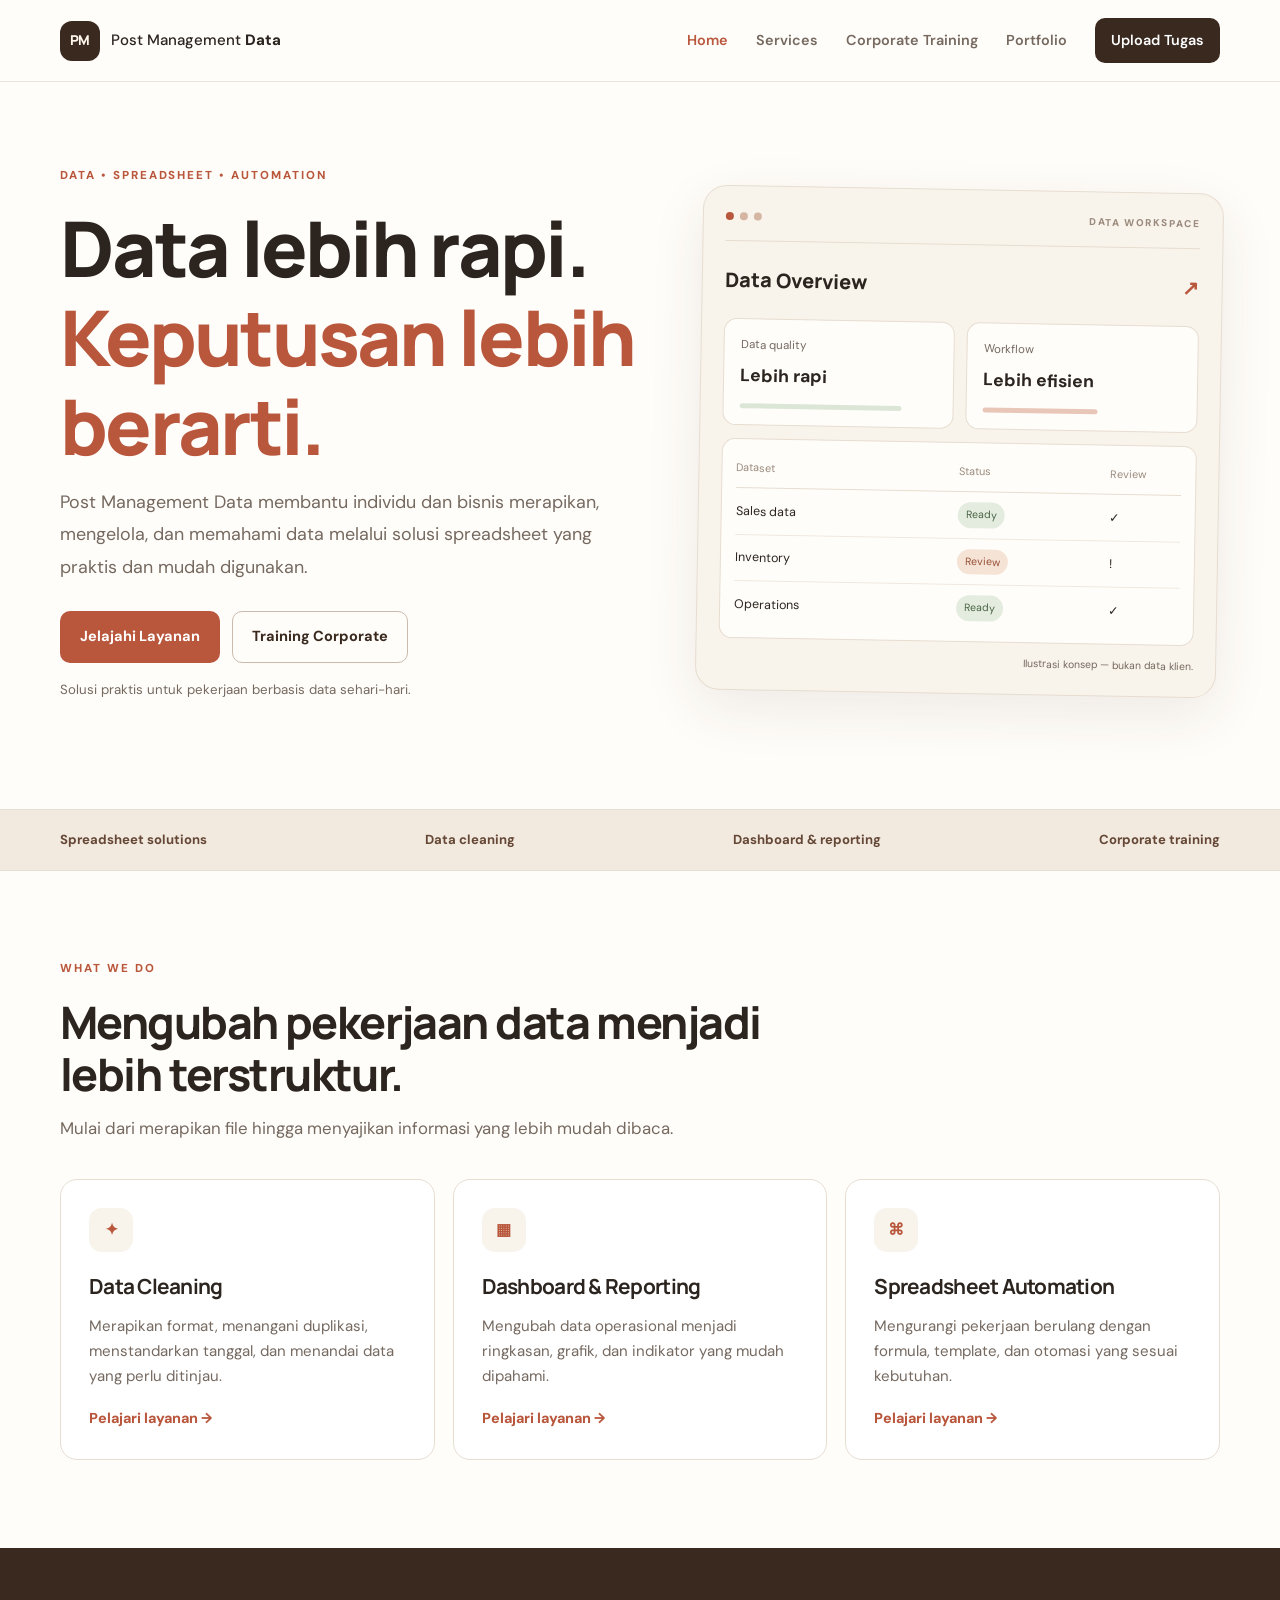
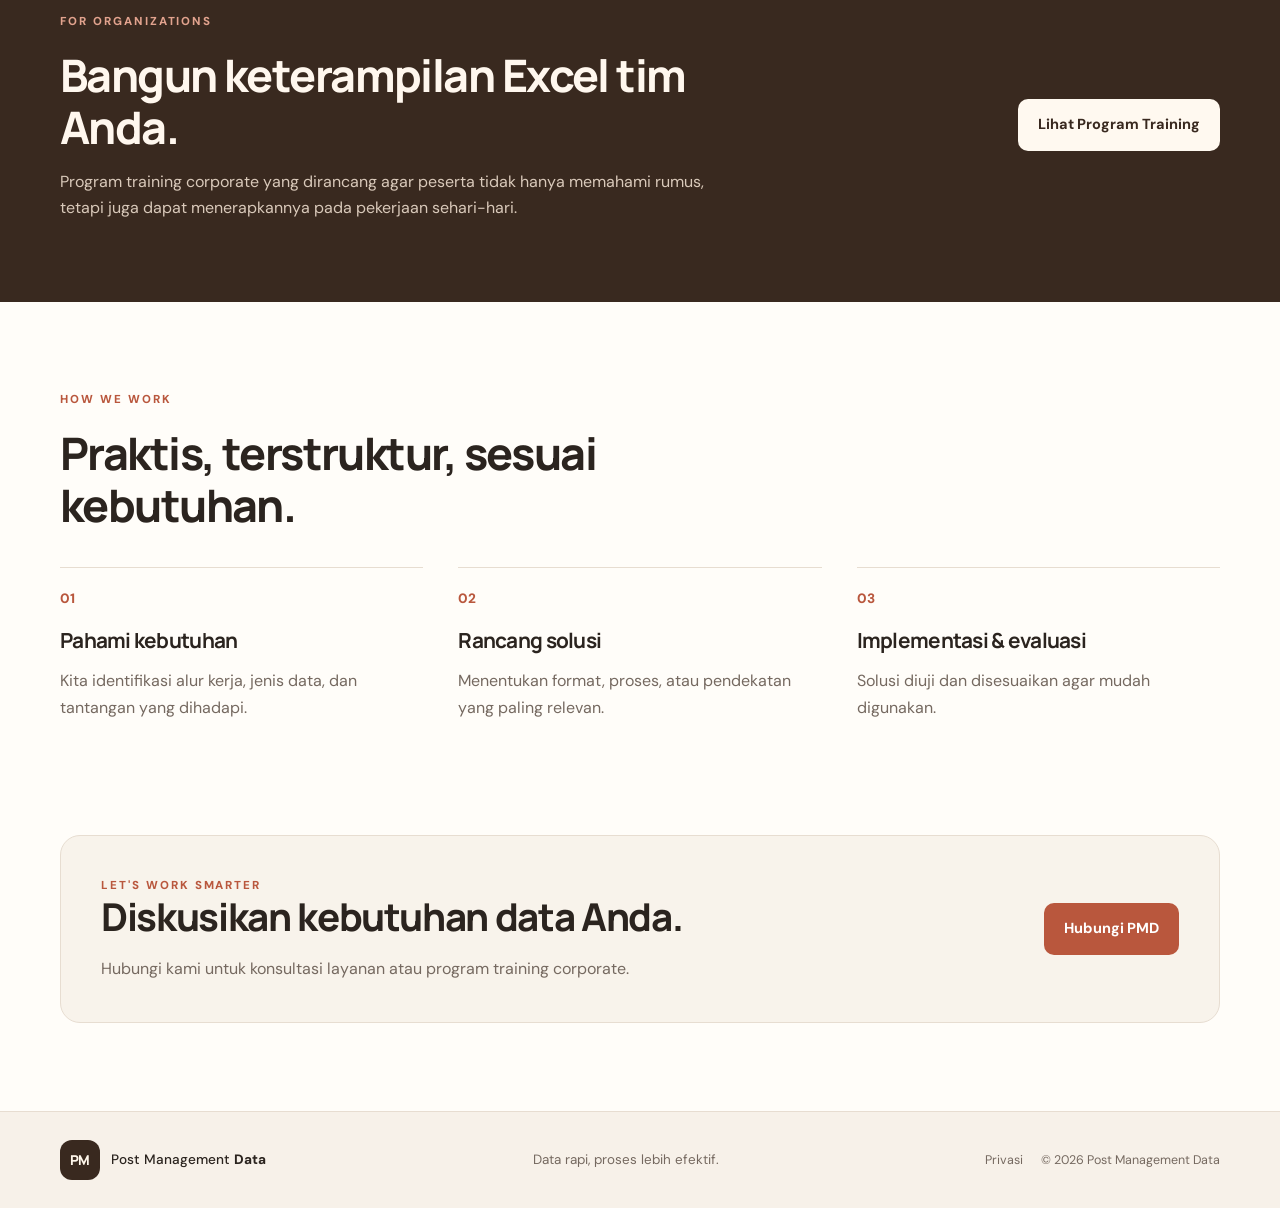
==== index.html @ da55d626 "Upload website Post Management Data" ====
<!DOCTYPE html>
<html lang="id">
<head>
  <meta charset="UTF-8">
  <meta name="viewport" content="width=device-width, initial-scale=1.0">
  <meta name="description" content="Post Management Data membantu bisnis mengelola data melalui data cleaning, spreadsheet automation, dashboard, dan training Excel corporate.">
  <title>Post Management Data | Kelola Data dengan Lebih Baik</title>
  <link rel="stylesheet" href="assets/css/style.css">
  <script src="assets/js/main.js" defer></script>
</head>
<body>
  <header class="site-header">
    <a class="brand" href="index.html"><span class="brand-mark">PM</span><span>Post Management <b>Data</b></span></a>
    <button class="menu-toggle" aria-label="Buka menu" aria-expanded="false">☰</button>
    <nav class="site-nav">
      <a class="active" href="index.html">Home</a>
      <a href="services.html">Services</a>
      <a href="training.html">Corporate Training</a>
      <a href="portfolio.html">Portfolio</a>
      <a class="nav-cta" href="upload.html">Upload Tugas</a>
    </nav>
  </header>
  <main>
    <section class="hero section-wrap">
      <div class="hero-copy">
        <p class="eyebrow">DATA • SPREADSHEET • AUTOMATION</p>
        <h1>Data lebih rapi.<br><span>Keputusan lebih berarti.</span></h1>
        <p class="lead">Post Management Data membantu individu dan bisnis merapikan, mengelola, dan memahami data melalui solusi spreadsheet yang praktis dan mudah digunakan.</p>
        <div class="button-row">
          <a class="button button-primary" href="services.html">Jelajahi Layanan</a>
          <a class="button button-outline" href="training.html">Training Corporate</a>
        </div>
        <p class="microcopy">Solusi praktis untuk pekerjaan berbasis data sehari-hari.</p>
      </div>
      <div class="hero-visual" aria-label="Ilustrasi data dan spreadsheet">
        <div class="visual-top"><span class="dot"></span><span class="dot"></span><span class="dot"></span><span class="visual-label">DATA WORKSPACE</span></div>
        <div class="visual-title">Data Overview <span>↗</span></div>
        <div class="metric-grid">
          <div class="metric-card"><small>Data quality</small><strong>Lebih rapi</strong><span class="metric-line"></span></div>
          <div class="metric-card"><small>Workflow</small><strong>Lebih efisien</strong><span class="metric-line short"></span></div>
        </div>
        <div class="sheet-card">
          <div class="sheet-head"><span>Dataset</span><span>Status</span><span>Review</span></div>
          <div class="sheet-row"><span>Sales data</span><i class="status status-ok">Ready</i><span>✓</span></div>
          <div class="sheet-row"><span>Inventory</span><i class="status status-warn">Review</i><span>!</span></div>
          <div class="sheet-row"><span>Operations</span><i class="status status-ok">Ready</i><span>✓</span></div>
        </div>
        <p class="visual-foot">Ilustrasi konsep — bukan data klien.</p>
      </div>
    </section>

    <section class="trust-strip">
      <div class="section-wrap strip-inner"><span>Spreadsheet solutions</span><span>Data cleaning</span><span>Dashboard & reporting</span><span>Corporate training</span></div>
    </section>

    <section class="section-wrap section-pad">
      <div class="section-heading">
        <p class="eyebrow">WHAT WE DO</p>
        <h2>Mengubah pekerjaan data menjadi lebih terstruktur.</h2>
        <p>Mulai dari merapikan file hingga menyajikan informasi yang lebih mudah dibaca.</p>
      </div>
      <div class="card-grid three">
        <article class="service-card"><div class="card-icon">✦</div><h3>Data Cleaning</h3><p>Merapikan format, menangani duplikasi, menstandarkan tanggal, dan menandai data yang perlu ditinjau.</p><a class="text-link" href="services.html#data-cleaning">Pelajari layanan →</a></article>
        <article class="service-card"><div class="card-icon">▦</div><h3>Dashboard & Reporting</h3><p>Mengubah data operasional menjadi ringkasan, grafik, dan indikator yang mudah dipahami.</p><a class="text-link" href="services.html#dashboard">Pelajari layanan →</a></article>
        <article class="service-card"><div class="card-icon">⌘</div><h3>Spreadsheet Automation</h3><p>Mengurangi pekerjaan berulang dengan formula, template, dan otomasi yang sesuai kebutuhan.</p><a class="text-link" href="services.html#automation">Pelajari layanan →</a></article>
      </div>
    </section>

    <section class="feature-band">
      <div class="section-wrap feature-inner">
        <div><p class="eyebrow">FOR ORGANIZATIONS</p><h2>Bangun keterampilan Excel tim Anda.</h2><p>Program training corporate yang dirancang agar peserta tidak hanya memahami rumus, tetapi juga dapat menerapkannya pada pekerjaan sehari-hari.</p></div>
        <a class="button button-light" href="training.html">Lihat Program Training</a>
      </div>
    </section>

    <section class="section-wrap section-pad">
      <div class="section-heading">
        <p class="eyebrow">HOW WE WORK</p><h2>Praktis, terstruktur, sesuai kebutuhan.</h2>
      </div>
      <div class="steps-grid">
        <div class="step"><span>01</span><h3>Pahami kebutuhan</h3><p>Kita identifikasi alur kerja, jenis data, dan tantangan yang dihadapi.</p></div>
        <div class="step"><span>02</span><h3>Rancang solusi</h3><p>Menentukan format, proses, atau pendekatan yang paling relevan.</p></div>
        <div class="step"><span>03</span><h3>Implementasi & evaluasi</h3><p>Solusi diuji dan disesuaikan agar mudah digunakan.</p></div>
      </div>
    </section>

    <section class="section-wrap cta-panel">
      <div><p class="eyebrow">LET'S WORK SMARTER</p><h2>Diskusikan kebutuhan data Anda.</h2><p>Hubungi kami untuk konsultasi layanan atau program training corporate.</p></div>
      <a class="button button-primary" href="contact.html">Hubungi PMD</a>
    </section>
  </main>
  <footer class="site-footer"><div class="section-wrap footer-inner"><a class="brand footer-brand" href="index.html"><span class="brand-mark">PM</span><span>Post Management <b>Data</b></span></a><p>Data rapi, proses lebih efektif.</p><div><a href="privacy.html">Privasi</a><span>© <span data-year></span> Post Management Data</span></div></div></footer>
</body>
</html>
---- assets/css/style.css ----
@import url('https://fonts.googleapis.com/css2?family=DM+Sans:wght@400;500;600;700&family=Manrope:wght@400;500;600;700;800&display=swap');
:root{--ink:#2b241f;--muted:#756960;--cream:#f8f3eb;--paper:#fffdf9;--brown:#654735;--brown-dark:#39291f;--rust:#b9573d;--line:#e7ddd1;--sage:#dce6d7;--shadow:0 18px 55px rgba(61,42,29,.09)}
*{box-sizing:border-box}html{scroll-behavior:smooth}body{margin:0;background:var(--paper);color:var(--ink);font-family:'DM Sans',sans-serif;line-height:1.65}h1,h2,h3{font-family:Manrope,sans-serif;line-height:1.16;letter-spacing:-.035em;margin:0 0 16px}h1{font-size:clamp(2.7rem,6vw,5.1rem);font-weight:800}h2{font-size:clamp(2rem,3.5vw,3.1rem);font-weight:750}h3{font-size:1.3rem}p{margin:0 0 16px;color:var(--muted)}a{color:inherit;text-decoration:none}.section-wrap{width:min(1160px,calc(100% - 44px));margin-inline:auto}.section-pad{padding-block:88px}.site-header{height:82px;display:flex;align-items:center;justify-content:space-between;padding:0 max(22px,calc((100vw - 1160px)/2));background:rgba(255,253,249,.94);border-bottom:1px solid rgba(231,221,209,.8);position:sticky;top:0;z-index:10;backdrop-filter:blur(14px)}.brand{display:inline-flex;align-items:center;gap:11px;font-size:.94rem;font-weight:500;white-space:nowrap}.brand b{font-weight:800}.brand-mark{display:grid;place-items:center;width:40px;height:40px;background:var(--brown-dark);color:#fff7eb;font-family:Manrope,sans-serif;font-weight:800;font-size:.85rem;border-radius:12px;letter-spacing:-.05em}.site-nav{display:flex;align-items:center;gap:28px;font-size:.9rem;font-weight:600}.site-nav a{color:#756960;transition:color .2s}.site-nav a:hover,.site-nav a.active{color:var(--rust)}.site-nav .nav-cta{padding:11px 16px;background:var(--brown-dark);border-radius:10px;color:white}.menu-toggle{display:none;background:transparent;border:0;font-size:1.5rem;color:var(--ink)}.hero{display:grid;grid-template-columns:1.05fr .95fr;gap:64px;align-items:center;padding-block:84px 92px}.eyebrow{font-size:.72rem;letter-spacing:.17em;font-weight:800;color:var(--rust);margin-bottom:18px}.hero h1 span{color:var(--rust)}.lead{font-size:1.12rem;line-height:1.8;max-width:660px}.button-row{display:flex;flex-wrap:wrap;gap:12px;margin:28px 0 16px}.button{display:inline-flex;justify-content:center;align-items:center;gap:8px;padding:13px 19px;border-radius:10px;font-size:.91rem;font-weight:700;border:1px solid transparent;transition:transform .2s,background .2s}.button:hover{transform:translateY(-2px)}.button-primary{background:var(--rust);color:white}.button-outline{border-color:#cbbbae;color:var(--brown-dark);background:transparent}.button-light{background:#fff9f0;color:var(--brown-dark)}.button-full{width:100%}.microcopy{font-size:.83rem}.hero-visual{background:var(--cream);border:1px solid var(--line);border-radius:24px;padding:22px;box-shadow:var(--shadow);transform:rotate(1deg)}.visual-top{display:flex;gap:6px;align-items:center;border-bottom:1px solid var(--line);padding-bottom:16px}.dot{width:8px;height:8px;border-radius:50%;background:#d4b6a3}.dot:first-child{background:var(--rust)}.visual-label{margin-left:auto;font-size:.62rem;letter-spacing:.16em;font-weight:800;color:#9b8b7e}.visual-title{font-family:Manrope,sans-serif;font-weight:800;font-size:1.25rem;margin:22px 0}.visual-title span{float:right;color:var(--rust)}.metric-grid{display:grid;grid-template-columns:1fr 1fr;gap:12px}.metric-card{background:var(--paper);border:1px solid var(--line);padding:16px;border-radius:13px}.metric-card small{display:block;color:var(--muted);font-size:.72rem}.metric-card strong{display:block;font-size:1.1rem;margin:7px 0 13px}.metric-line{display:block;height:5px;width:82%;background:var(--sage);border-radius:5px}.metric-line.short{width:58%;background:#e9c7b8}.sheet-card{background:var(--paper);border:1px solid var(--line);border-radius:13px;margin-top:13px;padding:10px 14px}.sheet-head,.sheet-row{display:grid;grid-template-columns:1.5fr 1fr .5fr;align-items:center;gap:10px;padding:10px 0;font-size:.78rem}.sheet-head{color:#9a8b7e;font-size:.68rem;border-bottom:1px solid var(--line)}.sheet-row+ .sheet-row{border-top:1px solid #f0e8df}.status{font-style:normal;font-size:.66rem;padding:4px 8px;border-radius:20px;width:max-content}.status-ok{background:#e4ecdf;color:#486444}.status-warn{background:#f5e3d6;color:#985035}.visual-foot{text-align:right;font-size:.65rem;margin:12px 0 0}.trust-strip{background:#f2e9df;border-block:1px solid var(--line)}.strip-inner{display:flex;justify-content:space-between;gap:16px;flex-wrap:wrap;padding-block:19px;font-size:.82rem;color:var(--brown);font-weight:700}.section-heading{max-width:740px;margin-bottom:36px}.section-heading>p:last-child{font-size:1.05rem}.card-grid{display:grid;gap:18px}.card-grid.three{grid-template-columns:repeat(3,1fr)}.card-grid.two{grid-template-columns:repeat(2,1fr)}.service-card{padding:28px;background:#fff;border:1px solid var(--line);border-radius:17px;transition:transform .2s,box-shadow .2s}.service-card:hover,.portfolio-card:hover{transform:translateY(-4px);box-shadow:var(--shadow)}.card-icon{display:grid;place-items:center;width:44px;height:44px;border-radius:13px;background:var(--cream);color:var(--rust);font-weight:800;margin-bottom:22px}.service-card p{font-size:.94rem}.text-link{font-weight:800;color:var(--rust);font-size:.9rem}.feature-band{background:var(--brown-dark);color:#fff7ee;padding:64px 0}.feature-inner{display:flex;justify-content:space-between;align-items:center;gap:40px}.feature-inner>div{max-width:700px}.feature-inner h2{max-width:650px}.feature-inner p:not(.eyebrow){color:#d9c9ba;max-width:650px}.feature-band .eyebrow{color:#e2a38e}.steps-grid{display:grid;grid-template-columns:repeat(3,1fr);gap:35px}.step{border-top:1px solid var(--line);padding-top:20px}.step>span{display:block;color:var(--rust);font-weight:800;font-size:.85rem;margin-bottom:18px}.cta-panel{margin-block:10px 88px;padding:40px;background:var(--cream);border:1px solid var(--line);border-radius:20px;display:flex;align-items:center;justify-content:space-between;gap:30px}.cta-panel h2{font-size:clamp(1.8rem,3vw,2.6rem)}.cta-panel p{margin-bottom:0}.site-footer{background:#f7f1e9;border-top:1px solid var(--line);padding:28px 0}.footer-inner{display:flex;align-items:center;justify-content:space-between;gap:20px;flex-wrap:wrap}.footer-inner p{font-size:.84rem;margin:0}.footer-inner>div{display:flex;gap:18px;font-size:.78rem;color:var(--muted)}.footer-brand{font-size:.85rem}.page-hero{padding-block:78px 36px}.page-hero h1{font-size:clamp(2.5rem,5vw,4.2rem);max-width:900px}.page-hero .lead{max-width:760px}.service-list{padding-top:30px}.service-detail{display:grid;grid-template-columns:100px 1fr;gap:30px;padding:36px 0;border-bottom:1px solid var(--line);scroll-margin-top:100px}.service-detail:first-child{border-top:1px solid var(--line)}.detail-number{font-family:Manrope,sans-serif;font-size:2.7rem;font-weight:800;color:#d6c4b3}.service-detail h2{font-size:2rem}.service-detail ul{padding-left:20px;color:var(--muted);display:grid;grid-template-columns:repeat(2,minmax(0,1fr));gap:7px 25px;margin:22px 0}.service-detail li::marker{color:var(--rust)}.tag{display:inline-block;background:#f3e9df;color:var(--brown);padding:6px 10px;border-radius:6px;font-size:.75rem;font-weight:700}.upload-layout{display:grid;grid-template-columns:.9fr 1.1fr;gap:60px;padding-block:24px 90px;align-items:start}.upload-intro{padding-top:20px}.upload-intro h2,.upload-card h2{font-size:1.65rem}.check-list{list-style:none;padding:0;margin:25px 0}.check-list li{position:relative;padding-left:28px;margin:13px 0;color:var(--muted)}.check-list li:before{content:"✓";position:absolute;left:0;color:var(--rust);font-weight:800}.upload-card,.contact-panel{background:#fff;border:1px solid var(--line);border-radius:18px;padding:28px;box-shadow:var(--shadow)}.upload-card-head{display:flex;gap:15px;align-items:center}.upload-card-head .card-icon{margin:0;flex-shrink:0}.upload-card-head h2{margin-bottom:5px}.upload-card-head p{font-size:.84rem;margin:0}.form-message{padding:16px;background:#f7eee6;border:1px solid #ead8c7;border-radius:10px;color:var(--brown);font-size:.9rem;margin:25px 0 16px}.form-foot{font-size:.77rem;margin-top:15px}.info-note{padding:16px 18px;background:#f8f2ea;border-left:3px solid var(--rust);border-radius:0 8px 8px 0;font-size:.87rem;color:var(--muted)}.info-note strong{color:var(--ink)}.portfolio-card{border:1px solid var(--line);border-radius:18px;overflow:hidden;background:#fff;transition:transform .2s,box-shadow .2s}.portfolio-art{height:230px;padding:24px;background:#eee4d8;position:relative;overflow:hidden}.portfolio-art>span{font-size:.68rem;font-weight:800;letter-spacing:.12em;color:var(--brown)}.art-two{background:#e6e8df}.mock-bars{position:absolute;bottom:30px;left:30px;display:flex;gap:9px;align-items:end;height:100px}.mock-bars i{display:block;width:25px;background:var(--rust);border-radius:5px 5px 0 0;height:40%}.mock-bars i:nth-child(2){height:75%;background:#b98e72}.mock-bars i:nth-child(3){height:56%;background:var(--brown)}.mock-bars i:nth-child(4){height:95%;background:#d4ad93}.mock-bars i:nth-child(5){height:67%;background:var(--rust)}.mock-chart{position:absolute;right:25px;bottom:35px;width:45%;height:85px;border:2px solid #9caa92;border-radius:50% 50% 8px 8px;transform:skewY(-8deg);opacity:.8}.mock-table{display:grid;grid-template-columns:repeat(3,1fr);gap:8px;position:absolute;left:28px;right:28px;bottom:28px}.mock-table i{height:28px;background:#fffdf9;border:1px solid #d8ddce;border-radius:4px}.mock-table i:nth-child(3n+2){background:#cdd8c4}.portfolio-copy{padding:26px}.portfolio-copy h2{font-size:1.55rem}.top-gap{margin-top:28px}.contact-grid{display:grid;grid-template-columns:1fr 1fr;gap:22px;padding-block:25px 90px}.contact-panel h2{font-size:2rem}.contact-item{padding:16px 0;border-bottom:1px solid var(--line);display:flex;justify-content:space-between;gap:15px;flex-wrap:wrap}.contact-item span{color:var(--muted)}.contact-item strong{font-size:.9rem}.contact-dark{background:var(--brown-dark);color:white}.contact-dark p:not(.eyebrow){color:#d9c9ba}.contact-dark .eyebrow{color:#e2a38e}.legal-copy{max-width:820px;padding-block:20px 90px}.legal-copy h2{font-size:1.5rem;margin-top:35px}.legal-copy p{line-height:1.9}
@media(max-width:850px){.site-header{height:72px}.menu-toggle{display:block}.site-nav{display:none;position:absolute;top:71px;left:0;right:0;background:var(--paper);border-bottom:1px solid var(--line);padding:18px 22px 24px;flex-direction:column;align-items:stretch;gap:0}.site-nav.open{display:flex}.site-nav a{padding:12px 4px}.site-nav .nav-cta{margin-top:8px;text-align:center}.hero{grid-template-columns:1fr;gap:40px;padding-block:55px 65px}.hero-visual{max-width:600px;width:100%;margin-inline:auto}.card-grid.three{grid-template-columns:1fr}.steps-grid{grid-template-columns:1fr;gap:24px}.feature-inner,.cta-panel{align-items:flex-start;flex-direction:column}.upload-layout{grid-template-columns:1fr;gap:24px}.service-detail{grid-template-columns:55px 1fr;gap:18px}.detail-number{font-size:2rem}.service-detail ul{grid-template-columns:1fr}.contact-grid{grid-template-columns:1fr}.section-pad{padding-block:62px}.page-hero{padding-block:58px 25px}}
@media(max-width:560px){.section-wrap{width:min(100% - 32px,1160px)}.brand{font-size:.8rem;gap:8px}.brand-mark{width:36px;height:36px}.strip-inner{display:grid;grid-template-columns:1fr 1fr;font-size:.76rem}.hero h1{font-size:2.65rem}.hero-visual{padding:15px}.metric-card{padding:12px}.sheet-head,.sheet-row{font-size:.7rem}.service-detail{grid-template-columns:1fr}.detail-number{font-size:1.4rem}.upload-card,.contact-panel{padding:21px}.footer-inner{align-items:flex-start;flex-direction:column}.footer-inner>div{flex-wrap:wrap}.cta-panel{padding:27px}.portfolio-art{height:190px}}
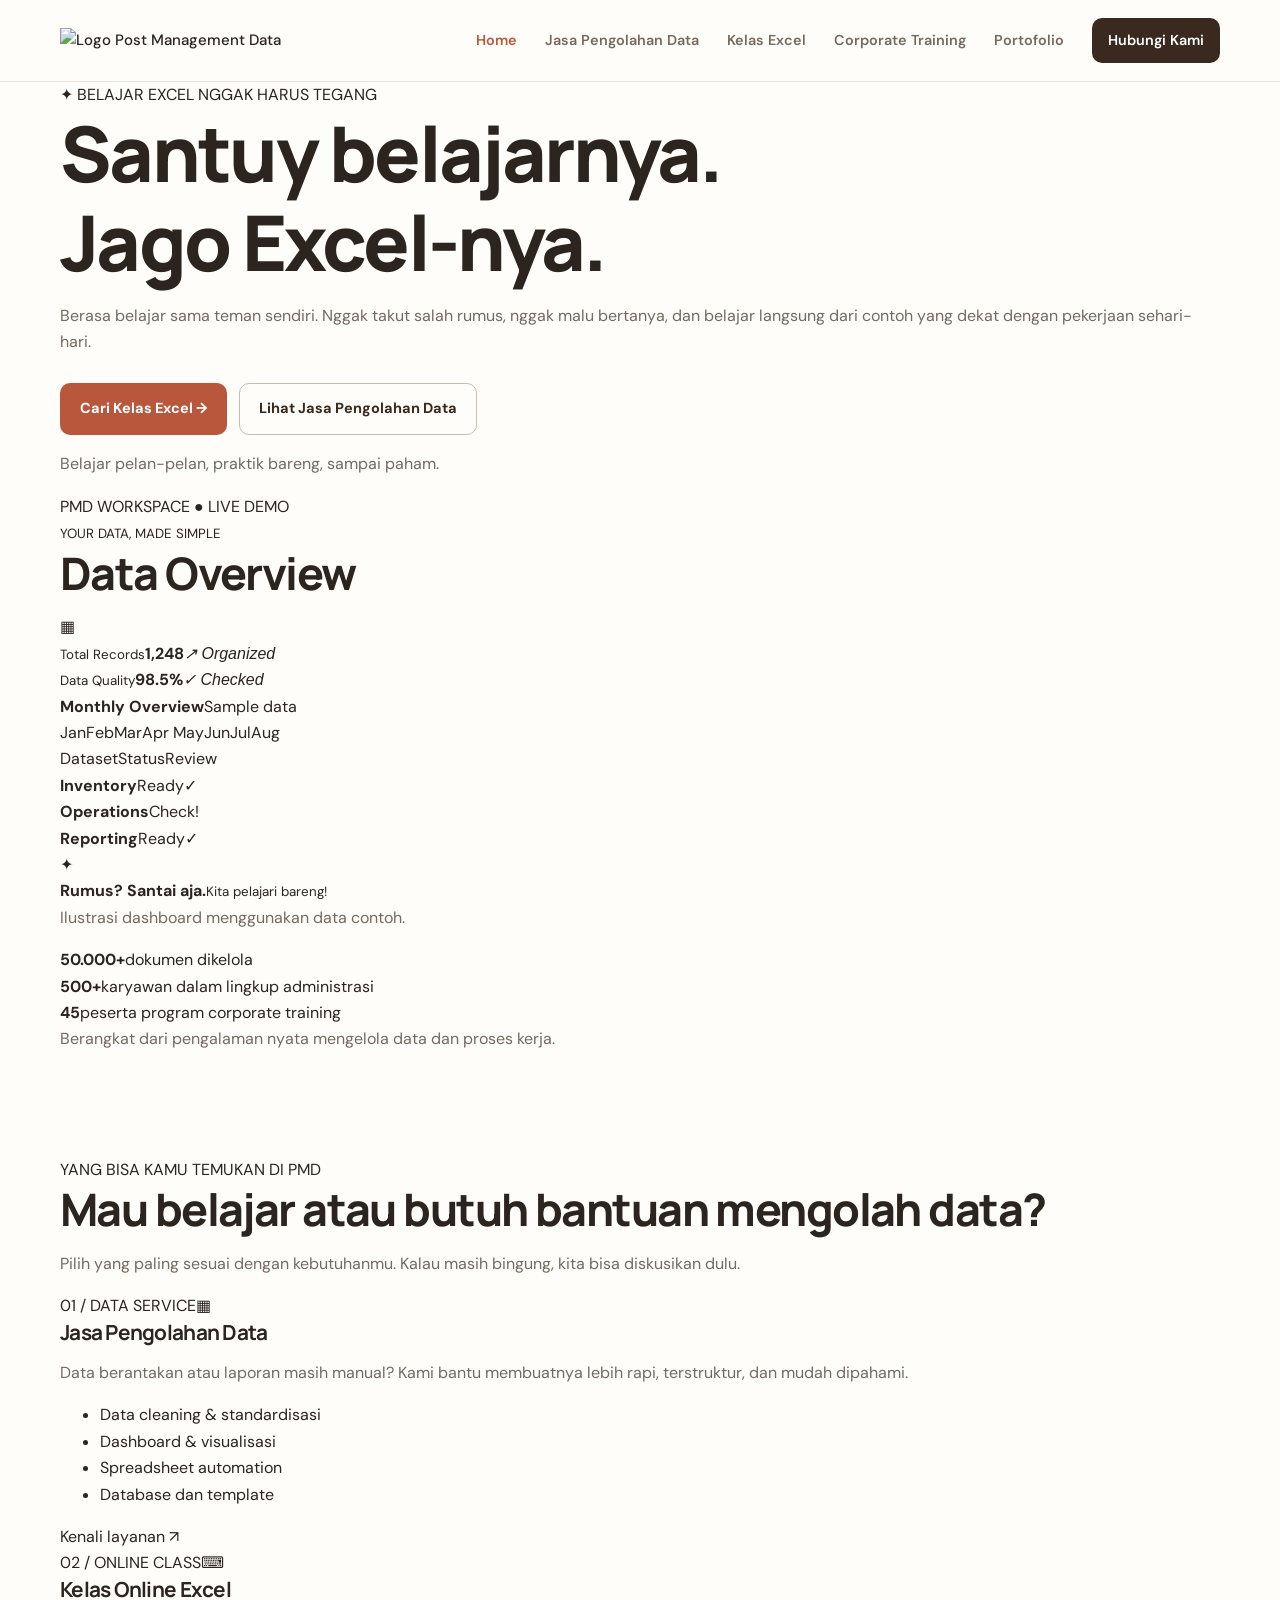
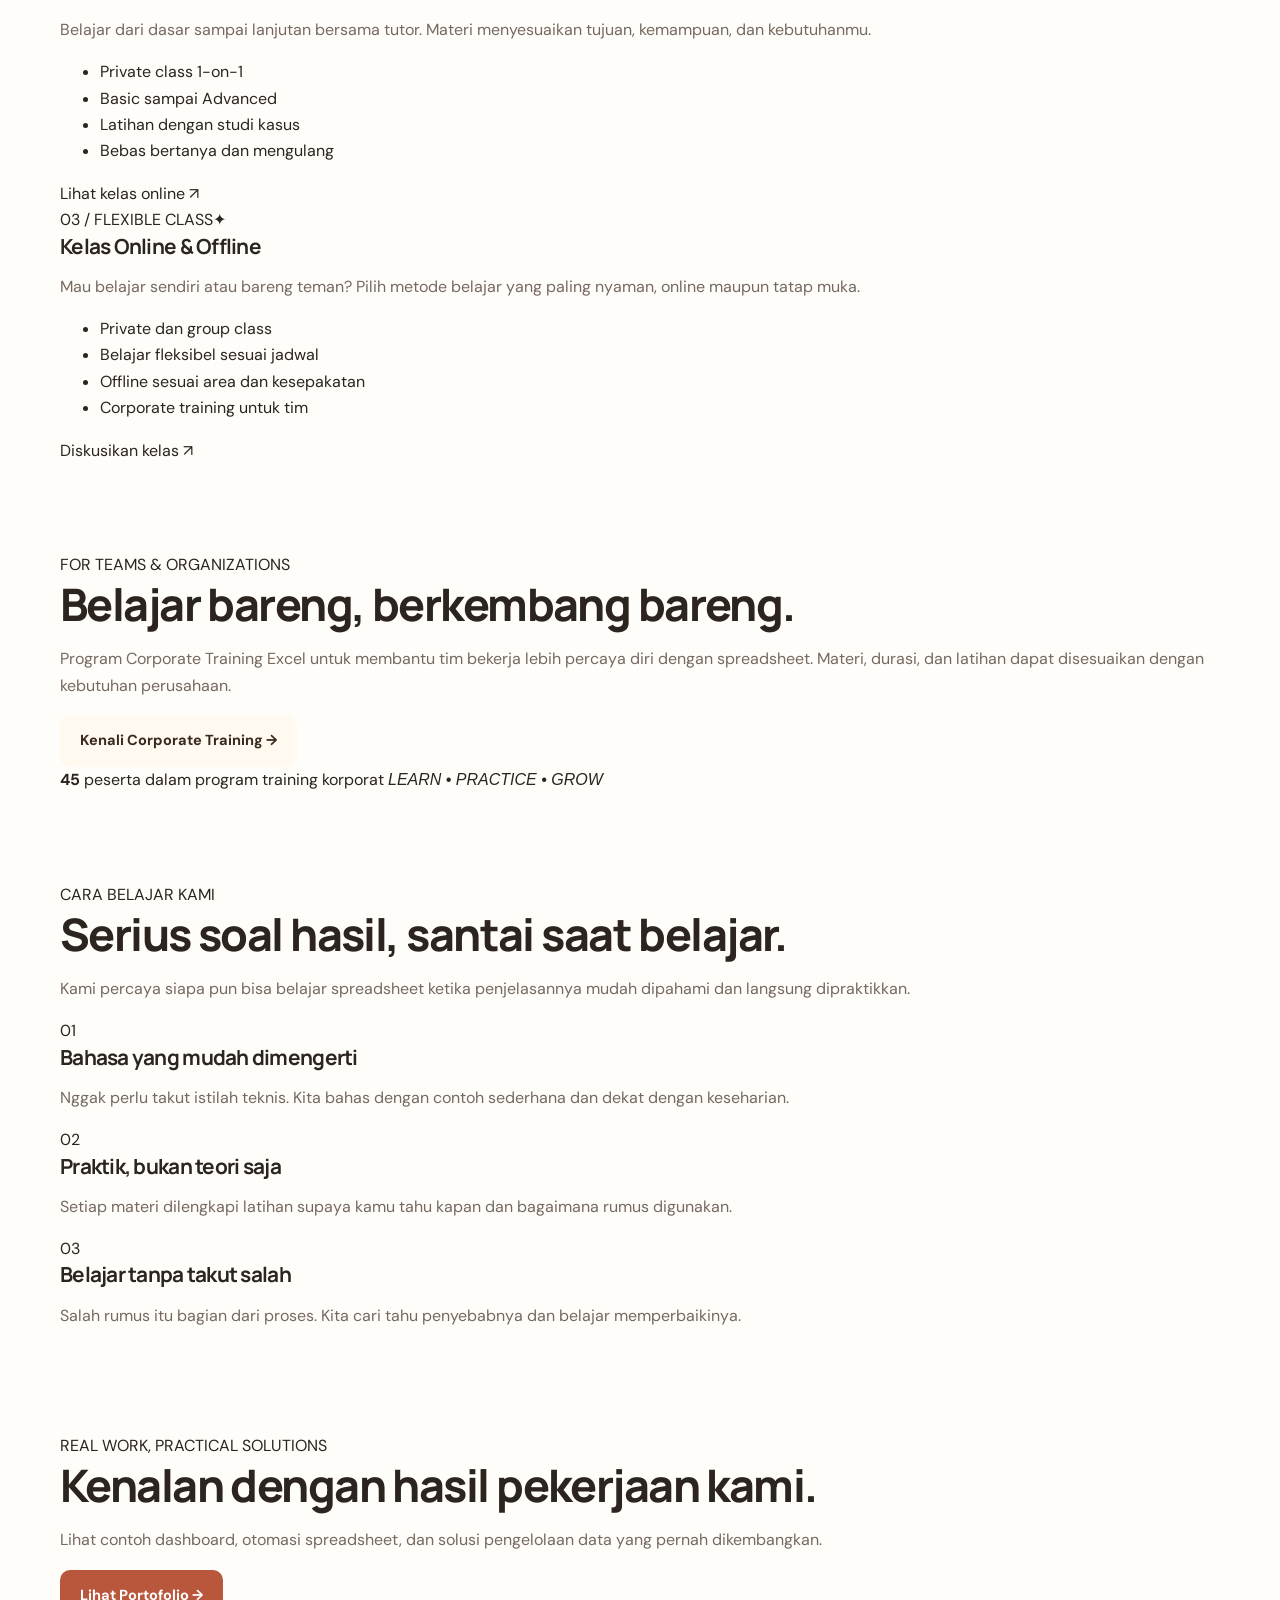
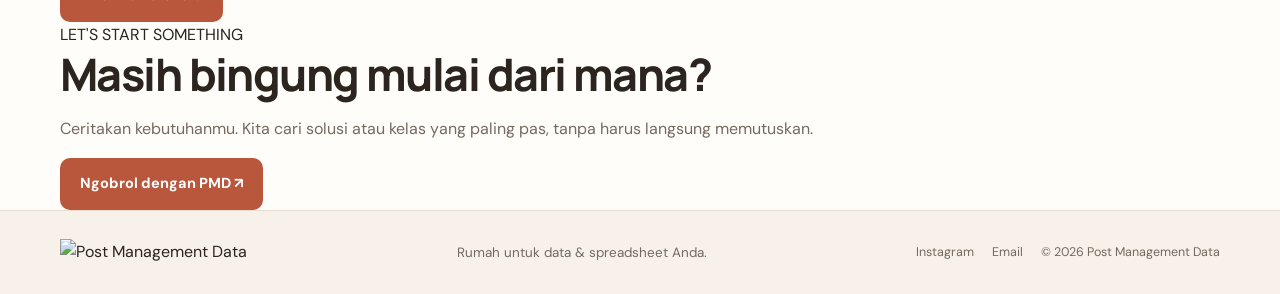
==== commit 5542dce3: "Redesign homepage PMD" ====
--- a/index.html
+++ b/index.html
@@ -1,94 +1,204 @@
+
 <!DOCTYPE html>
 <html lang="id">
 <head>
   <meta charset="UTF-8">
   <meta name="viewport" content="width=device-width, initial-scale=1.0">
-  <meta name="description" content="Post Management Data membantu bisnis mengelola data melalui data cleaning, spreadsheet automation, dashboard, dan training Excel corporate.">
-  <title>Post Management Data | Kelola Data dengan Lebih Baik</title>
+  <meta name="theme-color" content="#218CC1">
+  <meta name="description" content="Belajar Excel dan Google Sheets dengan santai, atau gunakan jasa pengolahan data Post Management Data.">
+  <title>Post Management Data | Santuy Belajarnya, Jago Excel-nya</title>
+  <link rel="icon" type="image/png" href="assets/img/logo-pmd.png">
   <link rel="stylesheet" href="assets/css/style.css">
   <script src="assets/js/main.js" defer></script>
 </head>
 <body>
-  <header class="site-header">
-    <a class="brand" href="index.html"><span class="brand-mark">PM</span><span>Post Management <b>Data</b></span></a>
-    <button class="menu-toggle" aria-label="Buka menu" aria-expanded="false">☰</button>
-    <nav class="site-nav">
-      <a class="active" href="index.html">Home</a>
-      <a href="services.html">Services</a>
-      <a href="training.html">Corporate Training</a>
-      <a href="portfolio.html">Portfolio</a>
-      <a class="nav-cta" href="upload.html">Upload Tugas</a>
-    </nav>
-  </header>
-  <main>
-    <section class="hero section-wrap">
-      <div class="hero-copy">
-        <p class="eyebrow">DATA • SPREADSHEET • AUTOMATION</p>
-        <h1>Data lebih rapi.<br><span>Keputusan lebih berarti.</span></h1>
-        <p class="lead">Post Management Data membantu individu dan bisnis merapikan, mengelola, dan memahami data melalui solusi spreadsheet yang praktis dan mudah digunakan.</p>
-        <div class="button-row">
-          <a class="button button-primary" href="services.html">Jelajahi Layanan</a>
-          <a class="button button-outline" href="training.html">Training Corporate</a>
-        </div>
-        <p class="microcopy">Solusi praktis untuk pekerjaan berbasis data sehari-hari.</p>
+<header class="site-header">
+  <a class="brand brand-image" href="index.html" aria-label="Post Management Data Home">
+    <img src="assets/img/logo-pmd.png" alt="Logo Post Management Data">
+  </a>
+  <button class="menu-toggle" aria-label="Buka menu" aria-expanded="false">☰</button>
+  <nav class="site-nav">
+    <a class="active" href="index.html">Home</a>
+    <a href="services.html">Jasa Pengolahan Data</a>
+    <a href="training.html#kelas-online">Kelas Excel</a>
+    <a href="training.html#corporate-training">Corporate Training</a>
+    <a href="portfolio.html">Portofolio</a>
+    <a class="nav-cta" href="contact.html">Hubungi Kami</a>
+  </nav>
+</header>
+
+<main>
+<section class="hero-home section-wrap">
+  <div class="hero-copy-home">
+    <span class="pill-blue">✦ BELAJAR EXCEL NGGAK HARUS TEGANG</span>
+    <h1>Santuy belajarnya.<br><span>Jago Excel-nya.</span></h1>
+    <p class="hero-subtitle">Berasa belajar sama teman sendiri. Nggak takut salah rumus, nggak malu bertanya, dan belajar langsung dari contoh yang dekat dengan pekerjaan sehari-hari.</p>
+    <div class="button-row">
+      <a class="button button-primary" href="training.html#kelas-online">Cari Kelas Excel →</a>
+      <a class="button button-outline" href="services.html">Lihat Jasa Pengolahan Data</a>
+    </div>
+    <p class="hero-note">Belajar pelan-pelan, praktik bareng, sampai paham.</p>
+  </div>
+
+  <div class="hero-dashboard">
+    <div class="dashboard-window">
+      <div class="window-bar">
+        <div class="window-dots"><i></i><i></i><i></i></div>
+        <span>PMD WORKSPACE</span>
+        <span class="window-status">● LIVE DEMO</span>
       </div>
-      <div class="hero-visual" aria-label="Ilustrasi data dan spreadsheet">
-        <div class="visual-top"><span class="dot"></span><span class="dot"></span><span class="dot"></span><span class="visual-label">DATA WORKSPACE</span></div>
-        <div class="visual-title">Data Overview <span>↗</span></div>
-        <div class="metric-grid">
-          <div class="metric-card"><small>Data quality</small><strong>Lebih rapi</strong><span class="metric-line"></span></div>
-          <div class="metric-card"><small>Workflow</small><strong>Lebih efisien</strong><span class="metric-line short"></span></div>
-        </div>
-        <div class="sheet-card">
-          <div class="sheet-head"><span>Dataset</span><span>Status</span><span>Review</span></div>
-          <div class="sheet-row"><span>Sales data</span><i class="status status-ok">Ready</i><span>✓</span></div>
-          <div class="sheet-row"><span>Inventory</span><i class="status status-warn">Review</i><span>!</span></div>
-          <div class="sheet-row"><span>Operations</span><i class="status status-ok">Ready</i><span>✓</span></div>
-        </div>
-        <p class="visual-foot">Ilustrasi konsep — bukan data klien.</p>
+      <div class="dashboard-body">
+        <div class="dash-heading">
+          <div><small>YOUR DATA, MADE SIMPLE</small><h2>Data Overview</h2></div>
+          <span class="dash-icon">▦</span>
+        </div>
+        <div class="dash-kpis">
+          <div class="dash-kpi"><small>Total Records</small><strong>1,248</strong><em>↗ Organized</em></div>
+          <div class="dash-kpi"><small>Data Quality</small><strong>98.5%</strong><em>✓ Checked</em></div>
+        </div>
+        <div class="dash-chart">
+          <div class="chart-title"><strong>Monthly Overview</strong><span>Sample data</span></div>
+          <div class="chart-bars">
+            <i style="height:34%"></i><i style="height:52%"></i>
+            <i style="height:43%"></i><i style="height:72%"></i>
+            <i style="height:61%"></i><i style="height:88%"></i>
+            <i style="height:76%"></i><i style="height:96%"></i>
+          </div>
+          <div class="chart-months">
+            <span>Jan</span><span>Feb</span><span>Mar</span><span>Apr</span>
+            <span>May</span><span>Jun</span><span>Jul</span><span>Aug</span>
+          </div>
+        </div>
+        <div class="dash-table">
+          <div><span>Dataset</span><span>Status</span><span>Review</span></div>
+          <div><b>Inventory</b><label class="status-ready">Ready</label><span>✓</span></div>
+          <div><b>Operations</b><label class="status-check">Check</label><span>!</span></div>
+          <div><b>Reporting</b><label class="status-ready">Ready</label><span>✓</span></div>
+        </div>
       </div>
-    </section>
-
-    <section class="trust-strip">
-      <div class="section-wrap strip-inner"><span>Spreadsheet solutions</span><span>Data cleaning</span><span>Dashboard & reporting</span><span>Corporate training</span></div>
-    </section>
-
-    <section class="section-wrap section-pad">
-      <div class="section-heading">
-        <p class="eyebrow">WHAT WE DO</p>
-        <h2>Mengubah pekerjaan data menjadi lebih terstruktur.</h2>
-        <p>Mulai dari merapikan file hingga menyajikan informasi yang lebih mudah dibaca.</p>
-      </div>
-      <div class="card-grid three">
-        <article class="service-card"><div class="card-icon">✦</div><h3>Data Cleaning</h3><p>Merapikan format, menangani duplikasi, menstandarkan tanggal, dan menandai data yang perlu ditinjau.</p><a class="text-link" href="services.html#data-cleaning">Pelajari layanan →</a></article>
-        <article class="service-card"><div class="card-icon">▦</div><h3>Dashboard & Reporting</h3><p>Mengubah data operasional menjadi ringkasan, grafik, dan indikator yang mudah dipahami.</p><a class="text-link" href="services.html#dashboard">Pelajari layanan →</a></article>
-        <article class="service-card"><div class="card-icon">⌘</div><h3>Spreadsheet Automation</h3><p>Mengurangi pekerjaan berulang dengan formula, template, dan otomasi yang sesuai kebutuhan.</p><a class="text-link" href="services.html#automation">Pelajari layanan →</a></article>
-      </div>
-    </section>
-
-    <section class="feature-band">
-      <div class="section-wrap feature-inner">
-        <div><p class="eyebrow">FOR ORGANIZATIONS</p><h2>Bangun keterampilan Excel tim Anda.</h2><p>Program training corporate yang dirancang agar peserta tidak hanya memahami rumus, tetapi juga dapat menerapkannya pada pekerjaan sehari-hari.</p></div>
-        <a class="button button-light" href="training.html">Lihat Program Training</a>
-      </div>
-    </section>
-
-    <section class="section-wrap section-pad">
-      <div class="section-heading">
-        <p class="eyebrow">HOW WE WORK</p><h2>Praktis, terstruktur, sesuai kebutuhan.</h2>
-      </div>
-      <div class="steps-grid">
-        <div class="step"><span>01</span><h3>Pahami kebutuhan</h3><p>Kita identifikasi alur kerja, jenis data, dan tantangan yang dihadapi.</p></div>
-        <div class="step"><span>02</span><h3>Rancang solusi</h3><p>Menentukan format, proses, atau pendekatan yang paling relevan.</p></div>
-        <div class="step"><span>03</span><h3>Implementasi & evaluasi</h3><p>Solusi diuji dan disesuaikan agar mudah digunakan.</p></div>
-      </div>
-    </section>
-
-    <section class="section-wrap cta-panel">
-      <div><p class="eyebrow">LET'S WORK SMARTER</p><h2>Diskusikan kebutuhan data Anda.</h2><p>Hubungi kami untuk konsultasi layanan atau program training corporate.</p></div>
-      <a class="button button-primary" href="contact.html">Hubungi PMD</a>
-    </section>
-  </main>
-  <footer class="site-footer"><div class="section-wrap footer-inner"><a class="brand footer-brand" href="index.html"><span class="brand-mark">PM</span><span>Post Management <b>Data</b></span></a><p>Data rapi, proses lebih efektif.</p><div><a href="privacy.html">Privasi</a><span>© <span data-year></span> Post Management Data</span></div></div></footer>
+    </div>
+    <div class="floating-note"><span>✦</span><div><b>Rumus? Santai aja.</b><small>Kita pelajari bareng!</small></div></div>
+    <p class="dashboard-caption">Ilustrasi dashboard menggunakan data contoh.</p>
+  </div>
+</section>
+
+<section class="proof-ribbon">
+  <div class="section-wrap proof-grid">
+    <div><strong>50.000+</strong><span>dokumen dikelola</span></div>
+    <div><strong>500+</strong><span>karyawan dalam lingkup administrasi</span></div>
+    <div><strong>45</strong><span>peserta program corporate training</span></div>
+    <p>Berangkat dari pengalaman nyata mengelola data dan proses kerja.</p>
+  </div>
+</section>
+
+<section class="section-wrap section-pad services-home">
+  <div class="section-heading-home">
+    <div>
+      <span class="section-kicker">YANG BISA KAMU TEMUKAN DI PMD</span>
+      <h2>Mau belajar atau butuh bantuan mengolah data?</h2>
+    </div>
+    <p>Pilih yang paling sesuai dengan kebutuhanmu. Kalau masih bingung, kita bisa diskusikan dulu.</p>
+  </div>
+
+  <div class="service-home-grid">
+    <article class="service-home-card service-blue">
+      <div class="service-card-top"><span class="service-number">01 / DATA SERVICE</span><span class="service-symbol">▦</span></div>
+      <h3>Jasa Pengolahan Data</h3>
+      <p>Data berantakan atau laporan masih manual? Kami bantu membuatnya lebih rapi, terstruktur, dan mudah dipahami.</p>
+      <ul>
+        <li>Data cleaning & standardisasi</li>
+        <li>Dashboard & visualisasi</li>
+        <li>Spreadsheet automation</li>
+        <li>Database dan template</li>
+      </ul>
+      <a href="services.html" class="service-arrow">Kenali layanan ↗</a>
+    </article>
+
+    <article class="service-home-card service-yellow">
+      <div class="service-card-top"><span class="service-number">02 / ONLINE CLASS</span><span class="service-symbol">⌨</span></div>
+      <h3>Kelas Online Excel</h3>
+      <p>Belajar dari dasar sampai lanjutan bersama tutor. Materi menyesuaikan tujuan, kemampuan, dan kebutuhanmu.</p>
+      <ul>
+        <li>Private class 1-on-1</li>
+        <li>Basic sampai Advanced</li>
+        <li>Latihan dengan studi kasus</li>
+        <li>Bebas bertanya dan mengulang</li>
+      </ul>
+      <a href="training.html#kelas-online" class="service-arrow">Lihat kelas online ↗</a>
+    </article>
+
+    <article class="service-home-card service-white">
+      <div class="service-card-top"><span class="service-number">03 / FLEXIBLE CLASS</span><span class="service-symbol">✦</span></div>
+      <h3>Kelas Online & Offline</h3>
+      <p>Mau belajar sendiri atau bareng teman? Pilih metode belajar yang paling nyaman, online maupun tatap muka.</p>
+      <ul>
+        <li>Private dan group class</li>
+        <li>Belajar fleksibel sesuai jadwal</li>
+        <li>Offline sesuai area dan kesepakatan</li>
+        <li>Corporate training untuk tim</li>
+      </ul>
+      <a href="training.html#corporate-training" class="service-arrow">Diskusikan kelas ↗</a>
+    </article>
+  </div>
+</section>
+
+<section class="corporate-band" id="corporate-training">
+  <div class="section-wrap corporate-inner">
+    <div>
+      <span class="section-kicker section-kicker-light">FOR TEAMS & ORGANIZATIONS</span>
+      <h2>Belajar bareng, berkembang bareng.</h2>
+      <p>Program Corporate Training Excel untuk membantu tim bekerja lebih percaya diri dengan spreadsheet. Materi, durasi, dan latihan dapat disesuaikan dengan kebutuhan perusahaan.</p>
+      <a href="training.html#corporate-training" class="button button-light">Kenali Corporate Training →</a>
+    </div>
+    <div class="corporate-stamp">
+      <strong>45</strong>
+      <span>peserta dalam program training korporat</span>
+      <i>LEARN • PRACTICE • GROW</i>
+    </div>
+  </div>
+</section>
+
+<section class="section-wrap section-pad why-home">
+  <div class="section-heading-home">
+    <div><span class="section-kicker">CARA BELAJAR KAMI</span><h2>Serius soal hasil, santai saat belajar.</h2></div>
+    <p>Kami percaya siapa pun bisa belajar spreadsheet ketika penjelasannya mudah dipahami dan langsung dipraktikkan.</p>
+  </div>
+  <div class="why-grid">
+    <article><span>01</span><h3>Bahasa yang mudah dimengerti</h3><p>Nggak perlu takut istilah teknis. Kita bahas dengan contoh sederhana dan dekat dengan keseharian.</p></article>
+    <article><span>02</span><h3>Praktik, bukan teori saja</h3><p>Setiap materi dilengkapi latihan supaya kamu tahu kapan dan bagaimana rumus digunakan.</p></article>
+    <article><span>03</span><h3>Belajar tanpa takut salah</h3><p>Salah rumus itu bagian dari proses. Kita cari tahu penyebabnya dan belajar memperbaikinya.</p></article>
+  </div>
+</section>
+
+<section class="section-wrap portfolio-teaser">
+  <div>
+    <span class="section-kicker">REAL WORK, PRACTICAL SOLUTIONS</span>
+    <h2>Kenalan dengan hasil pekerjaan kami.</h2>
+    <p>Lihat contoh dashboard, otomasi spreadsheet, dan solusi pengelolaan data yang pernah dikembangkan.</p>
+  </div>
+  <a class="button button-primary" href="portfolio.html">Lihat Portofolio →</a>
+</section>
+
+<section class="section-wrap final-cta">
+  <div>
+    <span class="section-kicker">LET'S START SOMETHING</span>
+    <h2>Masih bingung mulai dari mana?</h2>
+    <p>Ceritakan kebutuhanmu. Kita cari solusi atau kelas yang paling pas, tanpa harus langsung memutuskan.</p>
+  </div>
+  <a class="button button-primary" href="https://wa.me/628217997761" target="_blank" rel="noopener">Ngobrol dengan PMD ↗</a>
+</section>
+</main>
+
+<footer class="site-footer">
+  <div class="section-wrap footer-inner">
+    <a class="footer-logo" href="index.html"><img src="assets/img/logo-pmd.png" alt="Post Management Data"></a>
+    <p>Rumah untuk data & spreadsheet Anda.</p>
+    <div class="footer-links">
+      <a href="https://www.instagram.com/postmanagementdata/" target="_blank" rel="noopener">Instagram</a>
+      <a href="mailto:postmanagementdata@gmail.com">Email</a>
+      <span>© <span data-year></span> Post Management Data</span>
+    </div>
+  </div>
+</footer>
 </body>
-</html>+</html>
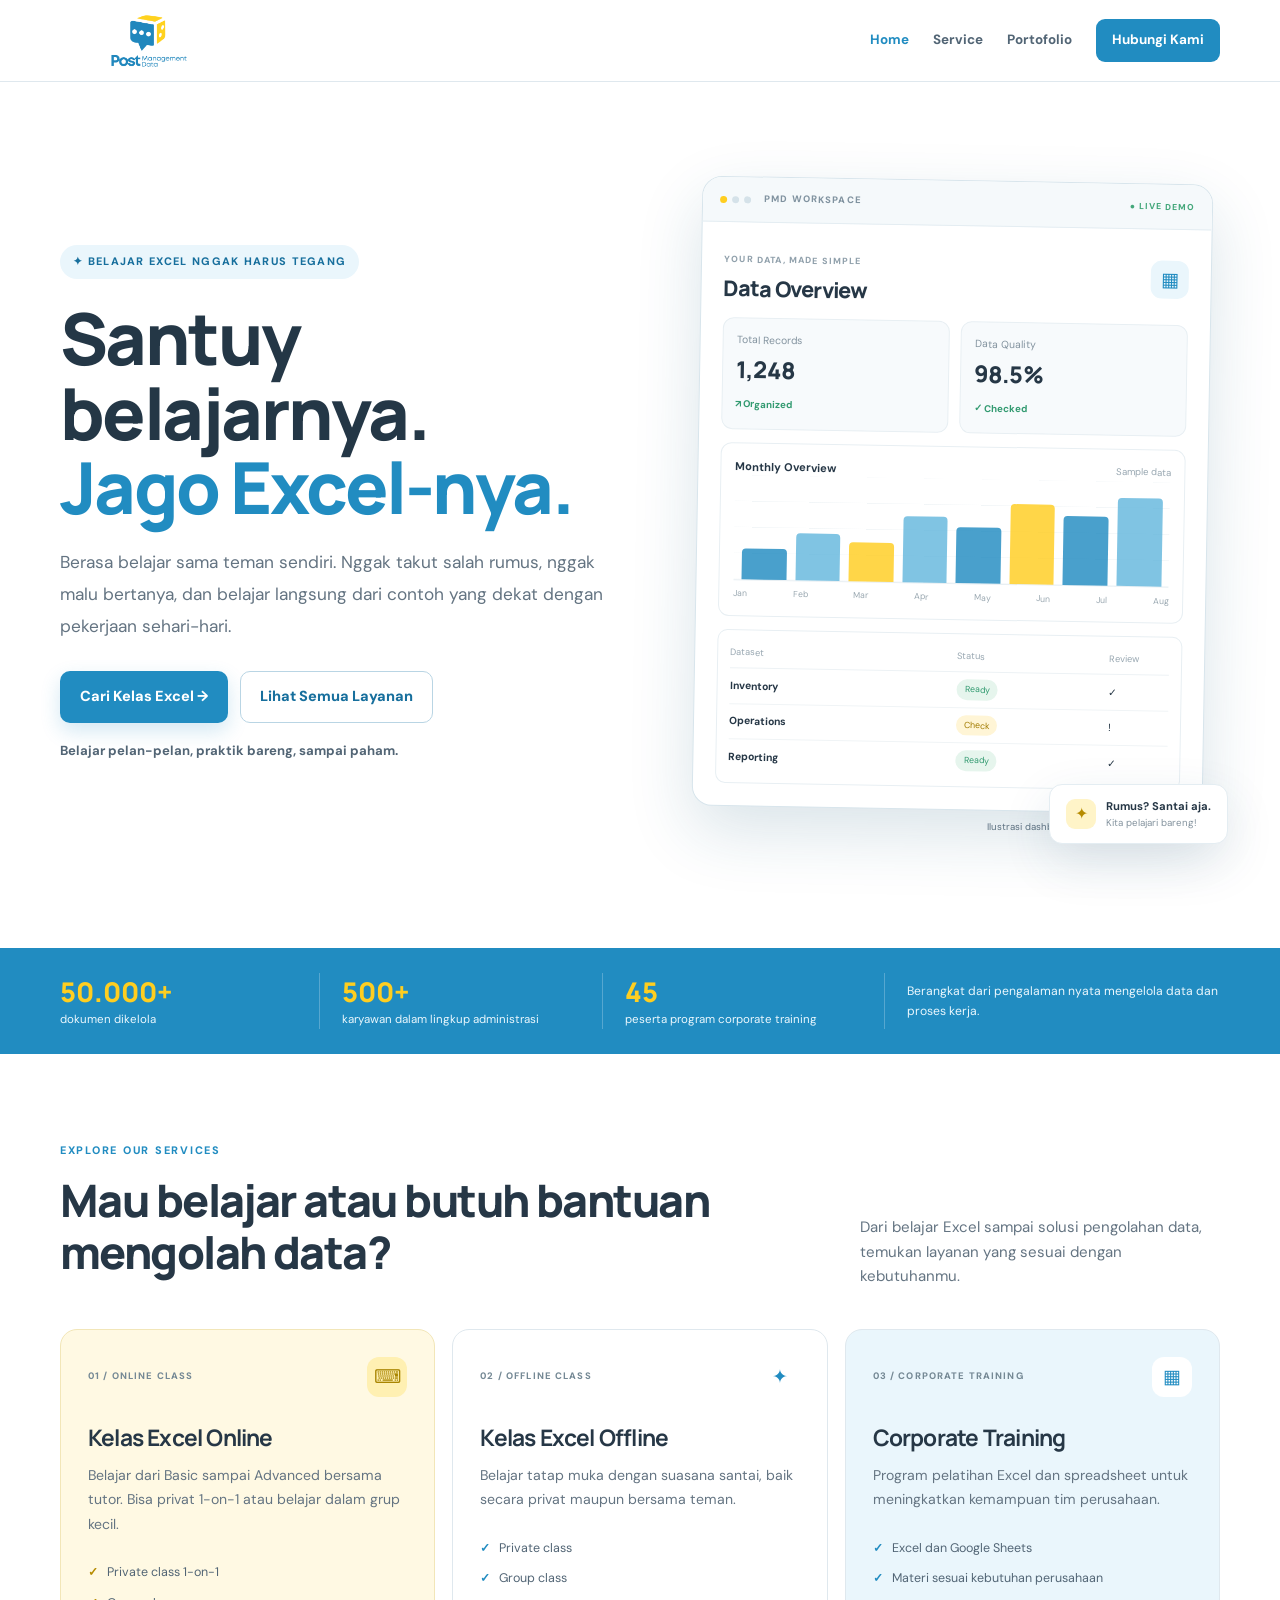
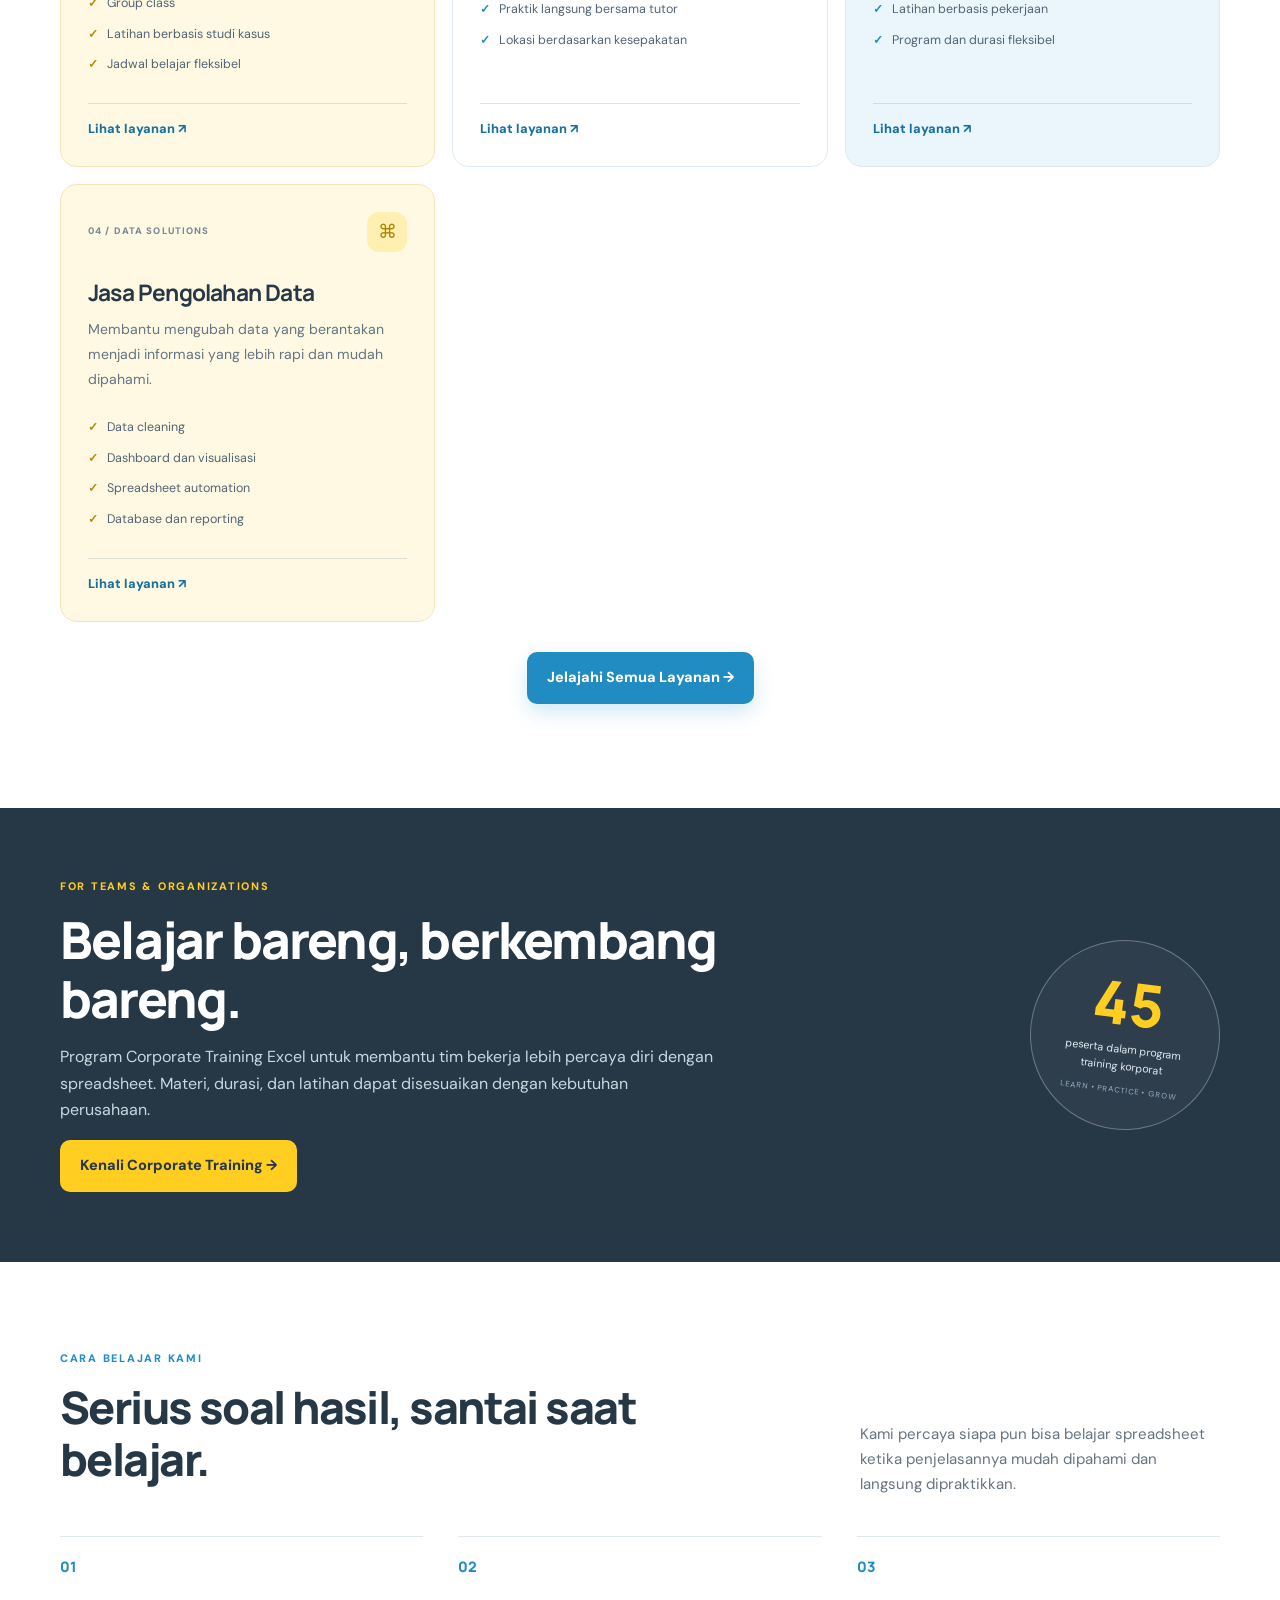
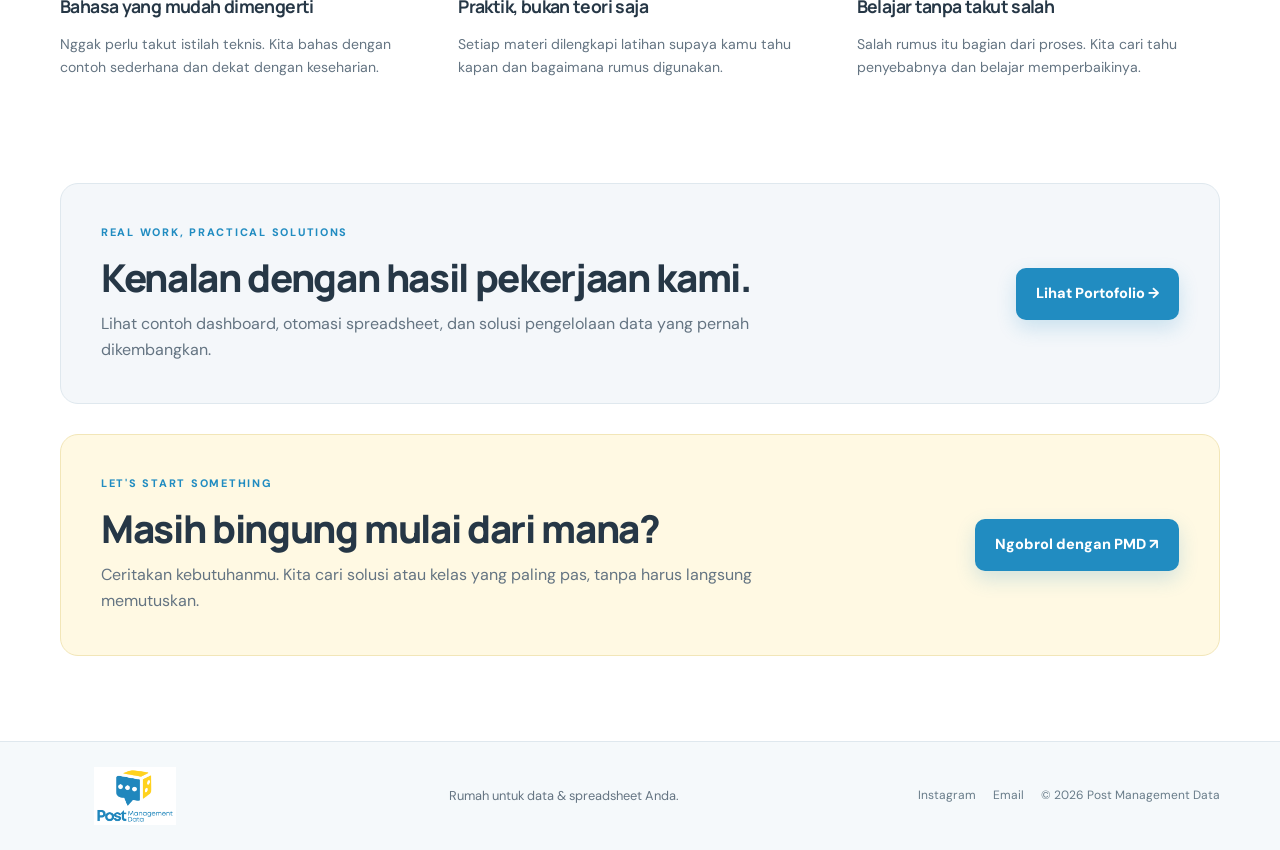
==== commit d45e951b: "Update index.html" ====
--- a/index.html
+++ b/index.html
@@ -5,200 +5,489 @@
   <meta charset="UTF-8">
   <meta name="viewport" content="width=device-width, initial-scale=1.0">
   <meta name="theme-color" content="#218CC1">
-  <meta name="description" content="Belajar Excel dan Google Sheets dengan santai, atau gunakan jasa pengolahan data Post Management Data.">
+  <meta name="description" content="Post Management Data: kelas Excel online dan offline, corporate training, serta jasa pengolahan data. Belajar santai, tanpa takut salah rumus.">
   <title>Post Management Data | Santuy Belajarnya, Jago Excel-nya</title>
   <link rel="icon" type="image/png" href="assets/img/logo-pmd.png">
   <link rel="stylesheet" href="assets/css/style.css">
   <script src="assets/js/main.js" defer></script>
 </head>
+
 <body>
+
 <header class="site-header">
   <a class="brand brand-image" href="index.html" aria-label="Post Management Data Home">
     <img src="assets/img/logo-pmd.png" alt="Logo Post Management Data">
   </a>
+
   <button class="menu-toggle" aria-label="Buka menu" aria-expanded="false">☰</button>
+
   <nav class="site-nav">
     <a class="active" href="index.html">Home</a>
-    <a href="services.html">Jasa Pengolahan Data</a>
-    <a href="training.html#kelas-online">Kelas Excel</a>
-    <a href="training.html#corporate-training">Corporate Training</a>
+    <a href="services.html">Service</a>
     <a href="portfolio.html">Portofolio</a>
     <a class="nav-cta" href="contact.html">Hubungi Kami</a>
   </nav>
 </header>
 
 <main>
+
+<!-- HERO -->
 <section class="hero-home section-wrap">
+
   <div class="hero-copy-home">
     <span class="pill-blue">✦ BELAJAR EXCEL NGGAK HARUS TEGANG</span>
-    <h1>Santuy belajarnya.<br><span>Jago Excel-nya.</span></h1>
-    <p class="hero-subtitle">Berasa belajar sama teman sendiri. Nggak takut salah rumus, nggak malu bertanya, dan belajar langsung dari contoh yang dekat dengan pekerjaan sehari-hari.</p>
+
+    <h1>
+      Santuy belajarnya.<br>
+      <span>Jago Excel-nya.</span>
+    </h1>
+
+    <p class="hero-subtitle">
+      Berasa belajar sama teman sendiri. Nggak takut salah rumus,
+      nggak malu bertanya, dan belajar langsung dari contoh yang
+      dekat dengan pekerjaan sehari-hari.
+    </p>
+
     <div class="button-row">
-      <a class="button button-primary" href="training.html#kelas-online">Cari Kelas Excel →</a>
-      <a class="button button-outline" href="services.html">Lihat Jasa Pengolahan Data</a>
-    </div>
-    <p class="hero-note">Belajar pelan-pelan, praktik bareng, sampai paham.</p>
-  </div>
-
+      <a class="button button-primary" href="services.html">
+        Cari Kelas Excel →
+      </a>
+
+      <a class="button button-outline" href="services.html">
+        Lihat Semua Layanan
+      </a>
+    </div>
+
+    <p class="hero-note">
+      Belajar pelan-pelan, praktik bareng, sampai paham.
+    </p>
+  </div>
+
+  <!-- DASHBOARD HERO VISUAL -->
   <div class="hero-dashboard">
     <div class="dashboard-window">
+
       <div class="window-bar">
-        <div class="window-dots"><i></i><i></i><i></i></div>
+        <div class="window-dots">
+          <i></i><i></i><i></i>
+        </div>
         <span>PMD WORKSPACE</span>
         <span class="window-status">● LIVE DEMO</span>
       </div>
+
       <div class="dashboard-body">
+
         <div class="dash-heading">
-          <div><small>YOUR DATA, MADE SIMPLE</small><h2>Data Overview</h2></div>
+          <div>
+            <small>YOUR DATA, MADE SIMPLE</small>
+            <h2>Data Overview</h2>
+          </div>
           <span class="dash-icon">▦</span>
         </div>
+
         <div class="dash-kpis">
-          <div class="dash-kpi"><small>Total Records</small><strong>1,248</strong><em>↗ Organized</em></div>
-          <div class="dash-kpi"><small>Data Quality</small><strong>98.5%</strong><em>✓ Checked</em></div>
+          <div class="dash-kpi">
+            <small>Total Records</small>
+            <strong>1,248</strong>
+            <em>↗ Organized</em>
+          </div>
+
+          <div class="dash-kpi">
+            <small>Data Quality</small>
+            <strong>98.5%</strong>
+            <em>✓ Checked</em>
+          </div>
         </div>
+
         <div class="dash-chart">
-          <div class="chart-title"><strong>Monthly Overview</strong><span>Sample data</span></div>
+          <div class="chart-title">
+            <strong>Monthly Overview</strong>
+            <span>Sample data</span>
+          </div>
+
           <div class="chart-bars">
-            <i style="height:34%"></i><i style="height:52%"></i>
-            <i style="height:43%"></i><i style="height:72%"></i>
-            <i style="height:61%"></i><i style="height:88%"></i>
-            <i style="height:76%"></i><i style="height:96%"></i>
-          </div>
+            <i style="height:34%"></i>
+            <i style="height:52%"></i>
+            <i style="height:43%"></i>
+            <i style="height:72%"></i>
+            <i style="height:61%"></i>
+            <i style="height:88%"></i>
+            <i style="height:76%"></i>
+            <i style="height:96%"></i>
+          </div>
+
           <div class="chart-months">
-            <span>Jan</span><span>Feb</span><span>Mar</span><span>Apr</span>
-            <span>May</span><span>Jun</span><span>Jul</span><span>Aug</span>
+            <span>Jan</span><span>Feb</span><span>Mar</span>
+            <span>Apr</span><span>May</span><span>Jun</span>
+            <span>Jul</span><span>Aug</span>
           </div>
         </div>
+
         <div class="dash-table">
-          <div><span>Dataset</span><span>Status</span><span>Review</span></div>
-          <div><b>Inventory</b><label class="status-ready">Ready</label><span>✓</span></div>
-          <div><b>Operations</b><label class="status-check">Check</label><span>!</span></div>
-          <div><b>Reporting</b><label class="status-ready">Ready</label><span>✓</span></div>
+          <div>
+            <span>Dataset</span>
+            <span>Status</span>
+            <span>Review</span>
+          </div>
+
+          <div>
+            <b>Inventory</b>
+            <label class="status-ready">Ready</label>
+            <span>✓</span>
+          </div>
+
+          <div>
+            <b>Operations</b>
+            <label class="status-check">Check</label>
+            <span>!</span>
+          </div>
+
+          <div>
+            <b>Reporting</b>
+            <label class="status-ready">Ready</label>
+            <span>✓</span>
+          </div>
         </div>
-      </div>
-    </div>
-    <div class="floating-note"><span>✦</span><div><b>Rumus? Santai aja.</b><small>Kita pelajari bareng!</small></div></div>
-    <p class="dashboard-caption">Ilustrasi dashboard menggunakan data contoh.</p>
-  </div>
-</section>
-
+
+      </div>
+    </div>
+
+    <div class="floating-note">
+      <span>✦</span>
+      <div>
+        <b>Rumus? Santai aja.</b>
+        <small>Kita pelajari bareng!</small>
+      </div>
+    </div>
+
+    <p class="dashboard-caption">
+      Ilustrasi dashboard menggunakan data contoh.
+    </p>
+  </div>
+
+</section>
+
+<!-- EXPERIENCE / TRUST -->
 <section class="proof-ribbon">
   <div class="section-wrap proof-grid">
-    <div><strong>50.000+</strong><span>dokumen dikelola</span></div>
-    <div><strong>500+</strong><span>karyawan dalam lingkup administrasi</span></div>
-    <div><strong>45</strong><span>peserta program corporate training</span></div>
-    <p>Berangkat dari pengalaman nyata mengelola data dan proses kerja.</p>
-  </div>
-</section>
-
+
+    <div>
+      <strong>50.000+</strong>
+      <span>dokumen dikelola</span>
+    </div>
+
+    <div>
+      <strong>500+</strong>
+      <span>karyawan dalam lingkup administrasi</span>
+    </div>
+
+    <div>
+      <strong>45</strong>
+      <span>peserta program corporate training</span>
+    </div>
+
+    <p>
+      Berangkat dari pengalaman nyata mengelola data dan proses kerja.
+    </p>
+
+  </div>
+</section>
+
+<!-- SERVICES PREVIEW -->
 <section class="section-wrap section-pad services-home">
+
   <div class="section-heading-home">
     <div>
-      <span class="section-kicker">YANG BISA KAMU TEMUKAN DI PMD</span>
+      <span class="section-kicker">EXPLORE OUR SERVICES</span>
       <h2>Mau belajar atau butuh bantuan mengolah data?</h2>
     </div>
-    <p>Pilih yang paling sesuai dengan kebutuhanmu. Kalau masih bingung, kita bisa diskusikan dulu.</p>
+
+    <p>
+      Dari belajar Excel sampai solusi pengolahan data,
+      temukan layanan yang sesuai dengan kebutuhanmu.
+    </p>
   </div>
 
   <div class="service-home-grid">
-    <article class="service-home-card service-blue">
-      <div class="service-card-top"><span class="service-number">01 / DATA SERVICE</span><span class="service-symbol">▦</span></div>
-      <h3>Jasa Pengolahan Data</h3>
-      <p>Data berantakan atau laporan masih manual? Kami bantu membuatnya lebih rapi, terstruktur, dan mudah dipahami.</p>
-      <ul>
-        <li>Data cleaning & standardisasi</li>
-        <li>Dashboard & visualisasi</li>
-        <li>Spreadsheet automation</li>
-        <li>Database dan template</li>
-      </ul>
-      <a href="services.html" class="service-arrow">Kenali layanan ↗</a>
-    </article>
-
+
+    <!-- ONLINE CLASS -->
     <article class="service-home-card service-yellow">
-      <div class="service-card-top"><span class="service-number">02 / ONLINE CLASS</span><span class="service-symbol">⌨</span></div>
-      <h3>Kelas Online Excel</h3>
-      <p>Belajar dari dasar sampai lanjutan bersama tutor. Materi menyesuaikan tujuan, kemampuan, dan kebutuhanmu.</p>
+
+      <div class="service-card-top">
+        <span class="service-number">01 / ONLINE CLASS</span>
+        <span class="service-symbol">⌨</span>
+      </div>
+
+      <h3>Kelas Excel Online</h3>
+
+      <p>
+        Belajar dari Basic sampai Advanced bersama tutor.
+        Bisa privat 1-on-1 atau belajar dalam grup kecil.
+      </p>
+
       <ul>
         <li>Private class 1-on-1</li>
-        <li>Basic sampai Advanced</li>
-        <li>Latihan dengan studi kasus</li>
-        <li>Bebas bertanya dan mengulang</li>
+        <li>Group class</li>
+        <li>Latihan berbasis studi kasus</li>
+        <li>Jadwal belajar fleksibel</li>
       </ul>
-      <a href="training.html#kelas-online" class="service-arrow">Lihat kelas online ↗</a>
-    </article>
-
+
+      <a href="services.html#kelas-online" class="service-arrow">
+        Lihat layanan ↗
+      </a>
+
+    </article>
+
+    <!-- OFFLINE CLASS -->
     <article class="service-home-card service-white">
-      <div class="service-card-top"><span class="service-number">03 / FLEXIBLE CLASS</span><span class="service-symbol">✦</span></div>
-      <h3>Kelas Online & Offline</h3>
-      <p>Mau belajar sendiri atau bareng teman? Pilih metode belajar yang paling nyaman, online maupun tatap muka.</p>
+
+      <div class="service-card-top">
+        <span class="service-number">02 / OFFLINE CLASS</span>
+        <span class="service-symbol">✦</span>
+      </div>
+
+      <h3>Kelas Excel Offline</h3>
+
+      <p>
+        Belajar tatap muka dengan suasana santai,
+        baik secara privat maupun bersama teman.
+      </p>
+
       <ul>
-        <li>Private dan group class</li>
-        <li>Belajar fleksibel sesuai jadwal</li>
-        <li>Offline sesuai area dan kesepakatan</li>
-        <li>Corporate training untuk tim</li>
+        <li>Private class</li>
+        <li>Group class</li>
+        <li>Praktik langsung bersama tutor</li>
+        <li>Lokasi berdasarkan kesepakatan</li>
       </ul>
-      <a href="training.html#corporate-training" class="service-arrow">Diskusikan kelas ↗</a>
-    </article>
-  </div>
-</section>
-
+
+      <a href="services.html#kelas-offline" class="service-arrow">
+        Lihat layanan ↗
+      </a>
+
+    </article>
+
+    <!-- CORPORATE TRAINING -->
+    <article class="service-home-card service-blue">
+
+      <div class="service-card-top">
+        <span class="service-number">03 / CORPORATE TRAINING</span>
+        <span class="service-symbol">▦</span>
+      </div>
+
+      <h3>Corporate Training</h3>
+
+      <p>
+        Program pelatihan Excel dan spreadsheet
+        untuk meningkatkan kemampuan tim perusahaan.
+      </p>
+
+      <ul>
+        <li>Excel dan Google Sheets</li>
+        <li>Materi sesuai kebutuhan perusahaan</li>
+        <li>Latihan berbasis pekerjaan</li>
+        <li>Program dan durasi fleksibel</li>
+      </ul>
+
+      <a href="services.html#corporate-training" class="service-arrow">
+        Lihat layanan ↗
+      </a>
+
+    </article>
+
+    <!-- DATA SERVICE -->
+    <article class="service-home-card service-yellow">
+
+      <div class="service-card-top">
+        <span class="service-number">04 / DATA SOLUTIONS</span>
+        <span class="service-symbol">⌘</span>
+      </div>
+
+      <h3>Jasa Pengolahan Data</h3>
+
+      <p>
+        Membantu mengubah data yang berantakan
+        menjadi informasi yang lebih rapi dan mudah dipahami.
+      </p>
+
+      <ul>
+        <li>Data cleaning</li>
+        <li>Dashboard dan visualisasi</li>
+        <li>Spreadsheet automation</li>
+        <li>Database dan reporting</li>
+      </ul>
+
+      <a href="services.html#data-service" class="service-arrow">
+        Lihat layanan ↗
+      </a>
+
+    </article>
+
+  </div>
+
+  <div class="button-row" style="justify-content:center;margin-top:30px">
+    <a href="services.html" class="button button-primary">
+      Jelajahi Semua Layanan →
+    </a>
+  </div>
+
+</section>
+
+<!-- CORPORATE TRAINING HIGHLIGHT -->
 <section class="corporate-band" id="corporate-training">
+
   <div class="section-wrap corporate-inner">
-    <div>
-      <span class="section-kicker section-kicker-light">FOR TEAMS & ORGANIZATIONS</span>
+
+    <div>
+      <span class="section-kicker section-kicker-light">
+        FOR TEAMS & ORGANIZATIONS
+      </span>
+
       <h2>Belajar bareng, berkembang bareng.</h2>
-      <p>Program Corporate Training Excel untuk membantu tim bekerja lebih percaya diri dengan spreadsheet. Materi, durasi, dan latihan dapat disesuaikan dengan kebutuhan perusahaan.</p>
-      <a href="training.html#corporate-training" class="button button-light">Kenali Corporate Training →</a>
-    </div>
+
+      <p>
+        Program Corporate Training Excel untuk membantu tim
+        bekerja lebih percaya diri dengan spreadsheet.
+        Materi, durasi, dan latihan dapat disesuaikan
+        dengan kebutuhan perusahaan.
+      </p>
+
+      <a href="services.html#corporate-training" class="button button-light">
+        Kenali Corporate Training →
+      </a>
+    </div>
+
     <div class="corporate-stamp">
       <strong>45</strong>
       <span>peserta dalam program training korporat</span>
       <i>LEARN • PRACTICE • GROW</i>
     </div>
-  </div>
-</section>
-
+
+  </div>
+
+</section>
+
+<!-- WHY PMD -->
 <section class="section-wrap section-pad why-home">
+
   <div class="section-heading-home">
-    <div><span class="section-kicker">CARA BELAJAR KAMI</span><h2>Serius soal hasil, santai saat belajar.</h2></div>
-    <p>Kami percaya siapa pun bisa belajar spreadsheet ketika penjelasannya mudah dipahami dan langsung dipraktikkan.</p>
-  </div>
+    <div>
+      <span class="section-kicker">CARA BELAJAR KAMI</span>
+      <h2>Serius soal hasil, santai saat belajar.</h2>
+    </div>
+
+    <p>
+      Kami percaya siapa pun bisa belajar spreadsheet
+      ketika penjelasannya mudah dipahami dan langsung dipraktikkan.
+    </p>
+  </div>
+
   <div class="why-grid">
-    <article><span>01</span><h3>Bahasa yang mudah dimengerti</h3><p>Nggak perlu takut istilah teknis. Kita bahas dengan contoh sederhana dan dekat dengan keseharian.</p></article>
-    <article><span>02</span><h3>Praktik, bukan teori saja</h3><p>Setiap materi dilengkapi latihan supaya kamu tahu kapan dan bagaimana rumus digunakan.</p></article>
-    <article><span>03</span><h3>Belajar tanpa takut salah</h3><p>Salah rumus itu bagian dari proses. Kita cari tahu penyebabnya dan belajar memperbaikinya.</p></article>
-  </div>
-</section>
-
+
+    <article>
+      <span>01</span>
+      <h3>Bahasa yang mudah dimengerti</h3>
+      <p>
+        Nggak perlu takut istilah teknis.
+        Kita bahas dengan contoh sederhana dan dekat dengan keseharian.
+      </p>
+    </article>
+
+    <article>
+      <span>02</span>
+      <h3>Praktik, bukan teori saja</h3>
+      <p>
+        Setiap materi dilengkapi latihan supaya kamu tahu
+        kapan dan bagaimana rumus digunakan.
+      </p>
+    </article>
+
+    <article>
+      <span>03</span>
+      <h3>Belajar tanpa takut salah</h3>
+      <p>
+        Salah rumus itu bagian dari proses.
+        Kita cari tahu penyebabnya dan belajar memperbaikinya.
+      </p>
+    </article>
+
+  </div>
+
+</section>
+
+<!-- PORTFOLIO -->
 <section class="section-wrap portfolio-teaser">
+
   <div>
     <span class="section-kicker">REAL WORK, PRACTICAL SOLUTIONS</span>
+
     <h2>Kenalan dengan hasil pekerjaan kami.</h2>
-    <p>Lihat contoh dashboard, otomasi spreadsheet, dan solusi pengelolaan data yang pernah dikembangkan.</p>
-  </div>
-  <a class="button button-primary" href="portfolio.html">Lihat Portofolio →</a>
-</section>
-
+
+    <p>
+      Lihat contoh dashboard, otomasi spreadsheet,
+      dan solusi pengelolaan data yang pernah dikembangkan.
+    </p>
+  </div>
+
+  <a class="button button-primary" href="portfolio.html">
+    Lihat Portofolio →
+  </a>
+
+</section>
+
+<!-- FINAL CTA -->
 <section class="section-wrap final-cta">
+
   <div>
     <span class="section-kicker">LET'S START SOMETHING</span>
+
     <h2>Masih bingung mulai dari mana?</h2>
-    <p>Ceritakan kebutuhanmu. Kita cari solusi atau kelas yang paling pas, tanpa harus langsung memutuskan.</p>
-  </div>
-  <a class="button button-primary" href="https://wa.me/628217997761" target="_blank" rel="noopener">Ngobrol dengan PMD ↗</a>
-</section>
+
+    <p>
+      Ceritakan kebutuhanmu. Kita cari solusi atau kelas
+      yang paling pas, tanpa harus langsung memutuskan.
+    </p>
+  </div>
+
+  <a class="button button-primary"
+     href="https://wa.me/628217997761"
+     target="_blank"
+     rel="noopener">
+    Ngobrol dengan PMD ↗
+  </a>
+
+</section>
+
 </main>
 
+<!-- FOOTER -->
 <footer class="site-footer">
+
   <div class="section-wrap footer-inner">
-    <a class="footer-logo" href="index.html"><img src="assets/img/logo-pmd.png" alt="Post Management Data"></a>
+
+    <a class="footer-logo" href="index.html">
+      <img src="assets/img/logo-pmd.png" alt="Post Management Data">
+    </a>
+
     <p>Rumah untuk data & spreadsheet Anda.</p>
+
     <div class="footer-links">
-      <a href="https://www.instagram.com/postmanagementdata/" target="_blank" rel="noopener">Instagram</a>
-      <a href="mailto:postmanagementdata@gmail.com">Email</a>
-      <span>© <span data-year></span> Post Management Data</span>
-    </div>
-  </div>
+      <a href="https://www.instagram.com/postmanagementdata/"
+         target="_blank" rel="noopener">
+        Instagram
+      </a>
+
+      <a href="mailto:postmanagementdata@gmail.com">
+        Email
+      </a>
+
+      <span>
+        © <span data-year></span> Post Management Data
+      </span>
+    </div>
+
+  </div>
+
 </footer>
+
 </body>
 </html>
--- a/assets/css/style.css
+++ b/assets/css/style.css
@@ -1,5 +1,17 @@
 @import url('https://fonts.googleapis.com/css2?family=DM+Sans:wght@400;500;600;700&family=Manrope:wght@400;500;600;700;800&display=swap');
-:root{--ink:#2b241f;--muted:#756960;--cream:#f8f3eb;--paper:#fffdf9;--brown:#654735;--brown-dark:#39291f;--rust:#b9573d;--line:#e7ddd1;--sage:#dce6d7;--shadow:0 18px 55px rgba(61,42,29,.09)}
-*{box-sizing:border-box}html{scroll-behavior:smooth}body{margin:0;background:var(--paper);color:var(--ink);font-family:'DM Sans',sans-serif;line-height:1.65}h1,h2,h3{font-family:Manrope,sans-serif;line-height:1.16;letter-spacing:-.035em;margin:0 0 16px}h1{font-size:clamp(2.7rem,6vw,5.1rem);font-weight:800}h2{font-size:clamp(2rem,3.5vw,3.1rem);font-weight:750}h3{font-size:1.3rem}p{margin:0 0 16px;color:var(--muted)}a{color:inherit;text-decoration:none}.section-wrap{width:min(1160px,calc(100% - 44px));margin-inline:auto}.section-pad{padding-block:88px}.site-header{height:82px;display:flex;align-items:center;justify-content:space-between;padding:0 max(22px,calc((100vw - 1160px)/2));background:rgba(255,253,249,.94);border-bottom:1px solid rgba(231,221,209,.8);position:sticky;top:0;z-index:10;backdrop-filter:blur(14px)}.brand{display:inline-flex;align-items:center;gap:11px;font-size:.94rem;font-weight:500;white-space:nowrap}.brand b{font-weight:800}.brand-mark{display:grid;place-items:center;width:40px;height:40px;background:var(--brown-dark);color:#fff7eb;font-family:Manrope,sans-serif;font-weight:800;font-size:.85rem;border-radius:12px;letter-spacing:-.05em}.site-nav{display:flex;align-items:center;gap:28px;font-size:.9rem;font-weight:600}.site-nav a{color:#756960;transition:color .2s}.site-nav a:hover,.site-nav a.active{color:var(--rust)}.site-nav .nav-cta{padding:11px 16px;background:var(--brown-dark);border-radius:10px;color:white}.menu-toggle{display:none;background:transparent;border:0;font-size:1.5rem;color:var(--ink)}.hero{display:grid;grid-template-columns:1.05fr .95fr;gap:64px;align-items:center;padding-block:84px 92px}.eyebrow{font-size:.72rem;letter-spacing:.17em;font-weight:800;color:var(--rust);margin-bottom:18px}.hero h1 span{color:var(--rust)}.lead{font-size:1.12rem;line-height:1.8;max-width:660px}.button-row{display:flex;flex-wrap:wrap;gap:12px;margin:28px 0 16px}.button{display:inline-flex;justify-content:center;align-items:center;gap:8px;padding:13px 19px;border-radius:10px;font-size:.91rem;font-weight:700;border:1px solid transparent;transition:transform .2s,background .2s}.button:hover{transform:translateY(-2px)}.button-primary{background:var(--rust);color:white}.button-outline{border-color:#cbbbae;color:var(--brown-dark);background:transparent}.button-light{background:#fff9f0;color:var(--brown-dark)}.button-full{width:100%}.microcopy{font-size:.83rem}.hero-visual{background:var(--cream);border:1px solid var(--line);border-radius:24px;padding:22px;box-shadow:var(--shadow);transform:rotate(1deg)}.visual-top{display:flex;gap:6px;align-items:center;border-bottom:1px solid var(--line);padding-bottom:16px}.dot{width:8px;height:8px;border-radius:50%;background:#d4b6a3}.dot:first-child{background:var(--rust)}.visual-label{margin-left:auto;font-size:.62rem;letter-spacing:.16em;font-weight:800;color:#9b8b7e}.visual-title{font-family:Manrope,sans-serif;font-weight:800;font-size:1.25rem;margin:22px 0}.visual-title span{float:right;color:var(--rust)}.metric-grid{display:grid;grid-template-columns:1fr 1fr;gap:12px}.metric-card{background:var(--paper);border:1px solid var(--line);padding:16px;border-radius:13px}.metric-card small{display:block;color:var(--muted);font-size:.72rem}.metric-card strong{display:block;font-size:1.1rem;margin:7px 0 13px}.metric-line{display:block;height:5px;width:82%;background:var(--sage);border-radius:5px}.metric-line.short{width:58%;background:#e9c7b8}.sheet-card{background:var(--paper);border:1px solid var(--line);border-radius:13px;margin-top:13px;padding:10px 14px}.sheet-head,.sheet-row{display:grid;grid-template-columns:1.5fr 1fr .5fr;align-items:center;gap:10px;padding:10px 0;font-size:.78rem}.sheet-head{color:#9a8b7e;font-size:.68rem;border-bottom:1px solid var(--line)}.sheet-row+ .sheet-row{border-top:1px solid #f0e8df}.status{font-style:normal;font-size:.66rem;padding:4px 8px;border-radius:20px;width:max-content}.status-ok{background:#e4ecdf;color:#486444}.status-warn{background:#f5e3d6;color:#985035}.visual-foot{text-align:right;font-size:.65rem;margin:12px 0 0}.trust-strip{background:#f2e9df;border-block:1px solid var(--line)}.strip-inner{display:flex;justify-content:space-between;gap:16px;flex-wrap:wrap;padding-block:19px;font-size:.82rem;color:var(--brown);font-weight:700}.section-heading{max-width:740px;margin-bottom:36px}.section-heading>p:last-child{font-size:1.05rem}.card-grid{display:grid;gap:18px}.card-grid.three{grid-template-columns:repeat(3,1fr)}.card-grid.two{grid-template-columns:repeat(2,1fr)}.service-card{padding:28px;background:#fff;border:1px solid var(--line);border-radius:17px;transition:transform .2s,box-shadow .2s}.service-card:hover,.portfolio-card:hover{transform:translateY(-4px);box-shadow:var(--shadow)}.card-icon{display:grid;place-items:center;width:44px;height:44px;border-radius:13px;background:var(--cream);color:var(--rust);font-weight:800;margin-bottom:22px}.service-card p{font-size:.94rem}.text-link{font-weight:800;color:var(--rust);font-size:.9rem}.feature-band{background:var(--brown-dark);color:#fff7ee;padding:64px 0}.feature-inner{display:flex;justify-content:space-between;align-items:center;gap:40px}.feature-inner>div{max-width:700px}.feature-inner h2{max-width:650px}.feature-inner p:not(.eyebrow){color:#d9c9ba;max-width:650px}.feature-band .eyebrow{color:#e2a38e}.steps-grid{display:grid;grid-template-columns:repeat(3,1fr);gap:35px}.step{border-top:1px solid var(--line);padding-top:20px}.step>span{display:block;color:var(--rust);font-weight:800;font-size:.85rem;margin-bottom:18px}.cta-panel{margin-block:10px 88px;padding:40px;background:var(--cream);border:1px solid var(--line);border-radius:20px;display:flex;align-items:center;justify-content:space-between;gap:30px}.cta-panel h2{font-size:clamp(1.8rem,3vw,2.6rem)}.cta-panel p{margin-bottom:0}.site-footer{background:#f7f1e9;border-top:1px solid var(--line);padding:28px 0}.footer-inner{display:flex;align-items:center;justify-content:space-between;gap:20px;flex-wrap:wrap}.footer-inner p{font-size:.84rem;margin:0}.footer-inner>div{display:flex;gap:18px;font-size:.78rem;color:var(--muted)}.footer-brand{font-size:.85rem}.page-hero{padding-block:78px 36px}.page-hero h1{font-size:clamp(2.5rem,5vw,4.2rem);max-width:900px}.page-hero .lead{max-width:760px}.service-list{padding-top:30px}.service-detail{display:grid;grid-template-columns:100px 1fr;gap:30px;padding:36px 0;border-bottom:1px solid var(--line);scroll-margin-top:100px}.service-detail:first-child{border-top:1px solid var(--line)}.detail-number{font-family:Manrope,sans-serif;font-size:2.7rem;font-weight:800;color:#d6c4b3}.service-detail h2{font-size:2rem}.service-detail ul{padding-left:20px;color:var(--muted);display:grid;grid-template-columns:repeat(2,minmax(0,1fr));gap:7px 25px;margin:22px 0}.service-detail li::marker{color:var(--rust)}.tag{display:inline-block;background:#f3e9df;color:var(--brown);padding:6px 10px;border-radius:6px;font-size:.75rem;font-weight:700}.upload-layout{display:grid;grid-template-columns:.9fr 1.1fr;gap:60px;padding-block:24px 90px;align-items:start}.upload-intro{padding-top:20px}.upload-intro h2,.upload-card h2{font-size:1.65rem}.check-list{list-style:none;padding:0;margin:25px 0}.check-list li{position:relative;padding-left:28px;margin:13px 0;color:var(--muted)}.check-list li:before{content:"✓";position:absolute;left:0;color:var(--rust);font-weight:800}.upload-card,.contact-panel{background:#fff;border:1px solid var(--line);border-radius:18px;padding:28px;box-shadow:var(--shadow)}.upload-card-head{display:flex;gap:15px;align-items:center}.upload-card-head .card-icon{margin:0;flex-shrink:0}.upload-card-head h2{margin-bottom:5px}.upload-card-head p{font-size:.84rem;margin:0}.form-message{padding:16px;background:#f7eee6;border:1px solid #ead8c7;border-radius:10px;color:var(--brown);font-size:.9rem;margin:25px 0 16px}.form-foot{font-size:.77rem;margin-top:15px}.info-note{padding:16px 18px;background:#f8f2ea;border-left:3px solid var(--rust);border-radius:0 8px 8px 0;font-size:.87rem;color:var(--muted)}.info-note strong{color:var(--ink)}.portfolio-card{border:1px solid var(--line);border-radius:18px;overflow:hidden;background:#fff;transition:transform .2s,box-shadow .2s}.portfolio-art{height:230px;padding:24px;background:#eee4d8;position:relative;overflow:hidden}.portfolio-art>span{font-size:.68rem;font-weight:800;letter-spacing:.12em;color:var(--brown)}.art-two{background:#e6e8df}.mock-bars{position:absolute;bottom:30px;left:30px;display:flex;gap:9px;align-items:end;height:100px}.mock-bars i{display:block;width:25px;background:var(--rust);border-radius:5px 5px 0 0;height:40%}.mock-bars i:nth-child(2){height:75%;background:#b98e72}.mock-bars i:nth-child(3){height:56%;background:var(--brown)}.mock-bars i:nth-child(4){height:95%;background:#d4ad93}.mock-bars i:nth-child(5){height:67%;background:var(--rust)}.mock-chart{position:absolute;right:25px;bottom:35px;width:45%;height:85px;border:2px solid #9caa92;border-radius:50% 50% 8px 8px;transform:skewY(-8deg);opacity:.8}.mock-table{display:grid;grid-template-columns:repeat(3,1fr);gap:8px;position:absolute;left:28px;right:28px;bottom:28px}.mock-table i{height:28px;background:#fffdf9;border:1px solid #d8ddce;border-radius:4px}.mock-table i:nth-child(3n+2){background:#cdd8c4}.portfolio-copy{padding:26px}.portfolio-copy h2{font-size:1.55rem}.top-gap{margin-top:28px}.contact-grid{display:grid;grid-template-columns:1fr 1fr;gap:22px;padding-block:25px 90px}.contact-panel h2{font-size:2rem}.contact-item{padding:16px 0;border-bottom:1px solid var(--line);display:flex;justify-content:space-between;gap:15px;flex-wrap:wrap}.contact-item span{color:var(--muted)}.contact-item strong{font-size:.9rem}.contact-dark{background:var(--brown-dark);color:white}.contact-dark p:not(.eyebrow){color:#d9c9ba}.contact-dark .eyebrow{color:#e2a38e}.legal-copy{max-width:820px;padding-block:20px 90px}.legal-copy h2{font-size:1.5rem;margin-top:35px}.legal-copy p{line-height:1.9}
-@media(max-width:850px){.site-header{height:72px}.menu-toggle{display:block}.site-nav{display:none;position:absolute;top:71px;left:0;right:0;background:var(--paper);border-bottom:1px solid var(--line);padding:18px 22px 24px;flex-direction:column;align-items:stretch;gap:0}.site-nav.open{display:flex}.site-nav a{padding:12px 4px}.site-nav .nav-cta{margin-top:8px;text-align:center}.hero{grid-template-columns:1fr;gap:40px;padding-block:55px 65px}.hero-visual{max-width:600px;width:100%;margin-inline:auto}.card-grid.three{grid-template-columns:1fr}.steps-grid{grid-template-columns:1fr;gap:24px}.feature-inner,.cta-panel{align-items:flex-start;flex-direction:column}.upload-layout{grid-template-columns:1fr;gap:24px}.service-detail{grid-template-columns:55px 1fr;gap:18px}.detail-number{font-size:2rem}.service-detail ul{grid-template-columns:1fr}.contact-grid{grid-template-columns:1fr}.section-pad{padding-block:62px}.page-hero{padding-block:58px 25px}}
-@media(max-width:560px){.section-wrap{width:min(100% - 32px,1160px)}.brand{font-size:.8rem;gap:8px}.brand-mark{width:36px;height:36px}.strip-inner{display:grid;grid-template-columns:1fr 1fr;font-size:.76rem}.hero h1{font-size:2.65rem}.hero-visual{padding:15px}.metric-card{padding:12px}.sheet-head,.sheet-row{font-size:.7rem}.service-detail{grid-template-columns:1fr}.detail-number{font-size:1.4rem}.upload-card,.contact-panel{padding:21px}.footer-inner{align-items:flex-start;flex-direction:column}.footer-inner>div{flex-wrap:wrap}.cta-panel{padding:27px}.portfolio-art{height:190px}}
+:root{--blue:#218CC1;--blue-dark:#176F9D;--yellow:#FFCE20;--ink:#263746;--muted:#647482;--paper:#fff;--soft:#F4F7FA;--line:#DFE8EE;--shadow:0 18px 50px rgba(29,78,105,.12);--rust:var(--blue);--brown:var(--ink);--brown-dark:#176F9D;--cream:var(--soft);--sage:#DCEEF7}
+*{box-sizing:border-box}html{scroll-behavior:smooth}body{margin:0;background:var(--paper);color:var(--ink);font-family:'DM Sans',sans-serif;line-height:1.65}h1,h2,h3{font-family:Manrope,sans-serif;line-height:1.16;letter-spacing:-.035em;margin:0 0 16px}h1{font-size:clamp(2.7rem,6vw,5.1rem);font-weight:800}h2{font-size:clamp(2rem,3.5vw,3.1rem);font-weight:800}h3{font-size:1.3rem}p{margin:0 0 16px;color:var(--muted)}a{color:inherit;text-decoration:none}.section-wrap{width:min(1160px,calc(100% - 44px));margin-inline:auto}.section-pad{padding-block:88px}
+.site-header{height:82px;display:flex;align-items:center;justify-content:space-between;padding:0 max(22px,calc((100vw - 1160px)/2));background:rgba(255,255,255,.96);border-bottom:1px solid var(--line);position:sticky;top:0;z-index:20;backdrop-filter:blur(14px)}.brand-image{display:flex;align-items:center;width:178px;height:58px;overflow:hidden}.brand-image img{width:100%;height:100%;object-fit:contain}.site-nav{display:flex;align-items:center;gap:24px;font-size:.84rem;font-weight:700}.site-nav a{color:#526575;transition:color .2s}.site-nav a:hover,.site-nav a.active{color:var(--blue)}.site-nav .nav-cta{padding:10px 16px;background:var(--blue);border-radius:9px;color:#fff}.menu-toggle{display:none;background:transparent;border:0;font-size:1.5rem;color:var(--ink)}
+.button-row{display:flex;flex-wrap:wrap;gap:12px;margin:28px 0 16px}.button{display:inline-flex;justify-content:center;align-items:center;gap:9px;padding:13px 19px;border-radius:10px;font-size:.91rem;font-weight:800;border:1px solid transparent;transition:transform .2s,background .2s}.button:hover{transform:translateY(-2px)}.button-primary{background:var(--blue);color:#fff;box-shadow:0 8px 20px rgba(33,140,193,.2)}.button-outline{border-color:#B9D5E4;color:var(--blue-dark);background:#fff}.button-light{background:var(--yellow);color:#263746}.button-full{width:100%}
+.hero-home{display:grid;grid-template-columns:1.03fr .97fr;gap:56px;align-items:center;padding-block:78px 86px;min-height:590px}.pill-blue{display:inline-flex;align-items:center;gap:8px;background:#EAF6FC;color:var(--blue-dark);padding:8px 13px;border-radius:99px;font-size:.68rem;letter-spacing:.12em;font-weight:800;margin-bottom:22px}.sparkle{color:#E7B500;font-size:1rem}.hero-copy-home h1{font-size:clamp(3.1rem,5.6vw,5.25rem);line-height:1.04;margin-bottom:22px;color:#243746}.hero-copy-home h1 span{color:var(--blue)}.hero-subtitle{font-size:1.08rem;line-height:1.85;max-width:570px}.hero-note{font-size:.82rem;font-weight:700;color:#526575;display:flex;align-items:center;gap:9px;margin-top:17px}.note-dot{width:8px;height:8px;border-radius:50%;background:var(--yellow);box-shadow:0 0 0 4px #FFF5C9}
+.hero-dashboard{position:relative;padding:20px 12px 28px}.dashboard-window{background:#fff;border:1px solid #D8E5EC;border-radius:20px;overflow:hidden;box-shadow:0 25px 65px rgba(25,87,119,.16);transform:rotate(1deg)}.window-bar{height:45px;background:#F5F9FB;border-bottom:1px solid #E4EDF2;display:flex;align-items:center;padding:0 17px;gap:13px;font-size:.59rem;font-weight:800;letter-spacing:.12em;color:#8193A0}.window-dots{display:flex;gap:5px}.window-dots i{width:7px;height:7px;border-radius:50%;background:#D5E2E9}.window-dots i:first-child{background:var(--yellow)}.window-status{margin-left:auto;color:#43A77A;font-size:.54rem}.dashboard-body{padding:22px}.dash-heading{display:flex;justify-content:space-between;align-items:center;margin-bottom:17px}.dash-heading small{font-size:.56rem;letter-spacing:.13em;color:#91A1AC;font-weight:800}.dash-heading h2{font-size:1.35rem;margin:5px 0 0}.dash-icon{display:grid;place-items:center;width:38px;height:38px;background:#EAF6FC;color:var(--blue);border-radius:11px;font-size:1.2rem}.dash-kpis{display:grid;grid-template-columns:1fr 1fr;gap:11px}.dash-kpi{background:#F7FAFC;border:1px solid #E8EFF3;border-radius:11px;padding:13px}.dash-kpi small{display:block;color:#83939F;font-size:.65rem}.dash-kpi strong{display:block;font:800 1.45rem Manrope;margin:4px 0;color:#263746}.dash-kpi em{font-style:normal;color:#329A70;font-size:.61rem;font-weight:700}.dash-kpi .yellow-text{color:#B68B00}.dash-chart{margin-top:13px;padding:14px;border:1px solid #E8EFF3;border-radius:11px}.chart-title{display:flex;justify-content:space-between;font-size:.7rem}.chart-title span{font-size:.6rem;color:#98A7B1}.chart-bars{height:105px;display:flex;align-items:end;gap:9px;padding:12px 8px 0;border-bottom:1px solid #E8EFF3;background:repeating-linear-gradient(to bottom,transparent 0,transparent 25px,#F1F5F7 26px)}.chart-bars i{flex:1;display:block;background:var(--blue);border-radius:4px 4px 0 0;opacity:.82}.chart-bars i:nth-child(2n){background:#65B7DD}.chart-bars i:nth-child(3n){background:#FFCE20}.chart-months{display:flex;justify-content:space-between;color:#9AA8B1;font-size:.54rem;padding-top:6px}.dash-table{margin-top:13px;border:1px solid #E8EFF3;border-radius:10px;padding:8px 12px}.dash-table>div{display:grid;grid-template-columns:1.5fr 1fr .4fr;align-items:center;padding:7px 0;font-size:.65rem}.dash-table>div:first-child{color:#98A7B1;font-size:.58rem;border-bottom:1px solid #EDF2F5}.dash-table>div+div{border-bottom:1px solid #F0F4F6}.dash-table>div:last-child{border:0}.dash-table b{font-weight:700}.status-ready,.status-check{font-style:normal;width:max-content;padding:3px 8px;border-radius:20px;font-size:.55rem;background:#E6F5ED;color:#329A70}.status-check{background:#FFF5D6;color:#A17B00}.floating-note{position:absolute;right:-8px;bottom:18px;display:flex;align-items:center;gap:10px;padding:12px 16px;background:#fff;border:1px solid #E4EDF2;border-radius:13px;box-shadow:var(--shadow)}.floating-note>span{display:grid;place-items:center;width:30px;height:30px;border-radius:9px;background:#FFF4C8;color:#B68B00}.floating-note b,.floating-note small{display:block}.floating-note b{font-size:.7rem}.floating-note small{font-size:.61rem;color:#84939E}.dashboard-caption{text-align:right;font-size:.6rem;margin:9px 5px 0}
+.proof-ribbon{background:var(--blue);color:#fff}.proof-grid{display:grid;grid-template-columns:repeat(3,1fr) 1.2fr;gap:22px;align-items:center;padding-block:25px}.proof-grid>div{display:flex;flex-direction:column;border-right:1px solid rgba(255,255,255,.24)}.proof-grid strong{font:800 1.7rem Manrope;color:var(--yellow)}.proof-grid span{font-size:.72rem;color:#EAF7FD}.proof-grid p{font-size:.76rem;color:#EAF7FD;margin:0}
+.section-heading-home{display:flex;justify-content:space-between;align-items:end;gap:40px;margin-bottom:35px}.section-heading-home>div{max-width:650px}.section-heading-home>p{max-width:360px;margin:0 0 5px;font-size:.94rem}.section-kicker{display:block;color:var(--blue);font-size:.68rem;letter-spacing:.16em;font-weight:800;margin-bottom:14px}.service-home-grid{display:grid;grid-template-columns:repeat(3,1fr);gap:17px}.service-home-card{padding:27px;border:1px solid var(--line);border-radius:17px;min-height:365px;display:flex;flex-direction:column;transition:transform .2s,box-shadow .2s}.service-home-card:hover{transform:translateY(-5px);box-shadow:var(--shadow)}.service-blue{background:#EAF6FC}.service-yellow{background:#FFF9E3;border-color:#F2E6B8}.service-white{background:#fff}.service-card-top{display:flex;align-items:center;justify-content:space-between;margin-bottom:28px}.service-number{font-size:.59rem;letter-spacing:.12em;font-weight:800;color:#758995}.service-symbol{display:grid;place-items:center;width:40px;height:40px;border-radius:12px;background:#fff;color:var(--blue);font-size:1.2rem}.service-yellow .service-symbol{color:#A98500;background:#FFF0B2}.service-home-card h3{font-size:1.42rem;margin-bottom:11px}.service-home-card p{font-size:.88rem;line-height:1.75}.service-home-card ul{list-style:none;padding:0;margin:5px 0 23px}.service-home-card li{font-size:.78rem;color:#526575;padding:5px 0}.service-home-card li:before{content:"✓";color:var(--blue);font-weight:800;margin-right:9px}.service-yellow li:before{color:#B68B00}.service-arrow{display:flex;justify-content:space-between;align-items:center;margin-top:auto;padding-top:14px;border-top:1px solid rgba(85,121,142,.2);font-size:.8rem;font-weight:800;color:var(--blue-dark)}.service-arrow span{font-size:1.1rem}
+.corporate-band{background:#263746;color:#fff;padding:70px 0;overflow:hidden;position:relative}.corporate-inner{display:flex;align-items:center;justify-content:space-between;gap:45px}.corporate-inner>div:first-child{max-width:720px}.section-kicker-light{color:var(--yellow)}.corporate-inner h2{font-size:clamp(2.1rem,4vw,3.3rem)}.corporate-inner p{color:#C9D7E0;max-width:660px}.corporate-stamp{flex:0 0 190px;width:190px;height:190px;border:1px solid rgba(255,255,255,.3);border-radius:50%;display:flex;flex-direction:column;justify-content:center;align-items:center;text-align:center;transform:rotate(7deg);background:rgba(255,255,255,.04)}.corporate-stamp strong{font:800 3.7rem Manrope;color:var(--yellow);line-height:1}.corporate-stamp span{font-size:.67rem;max-width:125px;color:#E4EDF2;margin:8px 0}.corporate-stamp i{font-style:normal;font-size:.48rem;letter-spacing:.12em;color:#9CB2C0}
+.why-grid{display:grid;grid-template-columns:repeat(3,1fr);gap:35px}.why-grid article{border-top:1px solid var(--line);padding-top:20px}.why-grid article>span{display:block;font:800 .9rem Manrope;color:var(--blue);margin-bottom:20px}.why-grid h3{font-size:1.1rem}.why-grid p{font-size:.88rem}
+.portfolio-teaser,.final-cta{display:flex;justify-content:space-between;align-items:center;gap:30px;padding:40px;margin-bottom:30px;border:1px solid var(--line);border-radius:18px;background:var(--soft)}.portfolio-teaser>div,.final-cta>div{max-width:700px}.portfolio-teaser h2,.final-cta h2{font-size:clamp(1.8rem,3vw,2.5rem);margin-bottom:10px}.portfolio-teaser p,.final-cta p{margin:0}.final-cta{margin-top:30px;margin-bottom:85px;background:#FFF9E3;border-color:#F2E6B8}
+.site-footer{background:#F5F9FB;border-top:1px solid var(--line);padding:25px 0}.footer-inner{display:flex;align-items:center;justify-content:space-between;gap:20px;flex-wrap:wrap}.footer-logo{width:150px;height:58px;display:block;overflow:hidden}.footer-logo img{width:100%;height:100%;object-fit:contain}.footer-inner>p{font-size:.8rem;margin:0}.footer-links{display:flex;gap:17px;flex-wrap:wrap;font-size:.75rem;color:#687C89}
+.eyebrow{font-size:.72rem;letter-spacing:.17em;font-weight:800;color:var(--blue);margin-bottom:18px}.lead{font-size:1.12rem;line-height:1.8;max-width:660px}.trust-strip{background:#EAF6FC;border-block:1px solid var(--line)}.strip-inner{display:flex;justify-content:space-between;gap:16px;flex-wrap:wrap;padding-block:19px;font-size:.82rem;color:var(--blue-dark);font-weight:700}.section-heading{max-width:740px;margin-bottom:36px}.section-heading>p:last-child{font-size:1.05rem}.card-grid{display:grid;gap:18px}.card-grid.three{grid-template-columns:repeat(3,1fr)}.card-grid.two{grid-template-columns:repeat(2,1fr)}.service-card{padding:28px;background:#fff;border:1px solid var(--line);border-radius:17px;transition:transform .2s,box-shadow .2s}.service-card:hover,.portfolio-card:hover{transform:translateY(-4px);box-shadow:var(--shadow)}.card-icon{display:grid;place-items:center;width:44px;height:44px;border-radius:13px;background:#EAF6FC;color:var(--blue);font-weight:800;margin-bottom:22px}.text-link{font-weight:800;color:var(--blue);font-size:.9rem}.feature-band{background:#263746;color:#fff;padding:64px 0}.feature-inner{display:flex;justify-content:space-between;align-items:center;gap:40px}.feature-inner>div{max-width:700px}.feature-inner p:not(.eyebrow){color:#C9D7E0;max-width:650px}.feature-band .eyebrow{color:var(--yellow)}.steps-grid{display:grid;grid-template-columns:repeat(3,1fr);gap:35px}.step{border-top:1px solid var(--line);padding-top:20px}.step>span{display:block;color:var(--blue);font-weight:800;font-size:.85rem;margin-bottom:18px}.cta-panel{margin-block:10px 88px;padding:40px;background:var(--soft);border:1px solid var(--line);border-radius:20px;display:flex;align-items:center;justify-content:space-between;gap:30px}.cta-panel h2{font-size:clamp(1.8rem,3vw,2.6rem)}.cta-panel p{margin-bottom:0}.page-hero{padding-block:78px 36px}.page-hero h1{font-size:clamp(2.5rem,5vw,4.2rem);max-width:900px}.page-hero .lead{max-width:760px}.service-list{padding-top:30px}.service-detail{display:grid;grid-template-columns:100px 1fr;gap:30px;padding:36px 0;border-bottom:1px solid var(--line)}.service-detail:first-child{border-top:1px solid var(--line)}.detail-number{font:800 2.7rem Manrope;color:#A9C9DA}.service-detail h2{font-size:2rem}.service-detail ul{padding-left:20px;color:var(--muted);display:grid;grid-template-columns:repeat(2,minmax(0,1fr));gap:7px 25px;margin:22px 0}.service-detail li::marker{color:var(--blue)}.tag{display:inline-block;background:#EAF6FC;color:var(--blue-dark);padding:6px 10px;border-radius:6px;font-size:.75rem;font-weight:700}.info-note{padding:16px 18px;background:#F4F7FA;border-left:3px solid var(--blue);border-radius:0 8px 8px 0;font-size:.87rem;color:var(--muted)}.portfolio-card{border:1px solid var(--line);border-radius:18px;overflow:hidden;background:#fff;transition:transform .2s,box-shadow .2s}.portfolio-art{height:230px;padding:24px;background:#EAF6FC;position:relative;overflow:hidden}.portfolio-art>span{font-size:.68rem;font-weight:800;letter-spacing:.12em;color:var(--blue-dark)}.art-two{background:#FFF7D8}.mock-bars{position:absolute;bottom:30px;left:30px;display:flex;gap:9px;align-items:end;height:100px}.mock-bars i{display:block;width:25px;background:var(--blue);border-radius:5px 5px 0 0;height:40%}.mock-bars i:nth-child(2){height:75%;background:#65B7DD}.mock-bars i:nth-child(3){height:56%;background:#176F9D}.mock-bars i:nth-child(4){height:95%;background:#FFCE20}.mock-bars i:nth-child(5){height:67%;background:var(--blue)}.mock-chart{position:absolute;right:25px;bottom:35px;width:45%;height:85px;border:2px solid #65B7DD;border-radius:50% 50% 8px 8px;transform:skewY(-8deg);opacity:.8}.mock-table{display:grid;grid-template-columns:repeat(3,1fr);gap:8px;position:absolute;left:28px;right:28px;bottom:28px}.mock-table i{height:28px;background:#fff;border:1px solid #D8E5EC;border-radius:4px}.mock-table i:nth-child(3n+2){background:#FFF0B2}.portfolio-copy{padding:26px}.portfolio-copy h2{font-size:1.55rem}.top-gap{margin-top:28px}.contact-grid{display:grid;grid-template-columns:1fr 1fr;gap:22px;padding-block:25px 90px}.contact-panel{background:#fff;border:1px solid var(--line);border-radius:18px;padding:28px;box-shadow:var(--shadow)}.contact-panel h2{font-size:2rem}.contact-item{padding:16px 0;border-bottom:1px solid var(--line);display:flex;justify-content:space-between;gap:15px;flex-wrap:wrap}.contact-item span{color:var(--muted)}.contact-item strong{font-size:.9rem}.contact-dark{background:#263746;color:white}.contact-dark p:not(.eyebrow){color:#C9D7E0}.contact-dark .eyebrow{color:var(--yellow)}.legal-copy{max-width:820px;padding-block:20px 90px}.legal-copy h2{font-size:1.5rem;margin-top:35px}.legal-copy p{line-height:1.9}
+@media(max-width:980px){.site-nav{gap:14px;font-size:.76rem}.hero-home{gap:30px}.proof-grid{grid-template-columns:repeat(3,1fr)}.proof-grid p{grid-column:1/-1}.service-home-card{padding:22px}}
+@media(max-width:850px){.site-header{height:72px}.menu-toggle{display:block}.site-nav{display:none;position:absolute;top:71px;left:0;right:0;background:#fff;border-bottom:1px solid var(--line);padding:18px 22px 24px;flex-direction:column;align-items:stretch;gap:0}.site-nav.open{display:flex}.site-nav a{padding:12px 4px;font-size:.9rem}.site-nav .nav-cta{margin-top:8px;text-align:center}.hero-home{grid-template-columns:1fr;gap:28px;padding-block:55px 62px}.hero-dashboard{max-width:620px;width:100%;margin:auto}.service-home-grid{grid-template-columns:1fr}.service-home-card{min-height:0}.section-heading-home,.corporate-inner,.portfolio-teaser,.final-cta{align-items:flex-start;flex-direction:column}.section-heading-home>p{max-width:650px}.corporate-stamp{width:145px;height:145px;flex-basis:145px}.card-grid.three{grid-template-columns:1fr}.steps-grid{grid-template-columns:1fr;gap:24px}.feature-inner,.cta-panel{align-items:flex-start;flex-direction:column}.service-detail{grid-template-columns:55px 1fr;gap:18px}.detail-number{font-size:2rem}.service-detail ul{grid-template-columns:1fr}.contact-grid{grid-template-columns:1fr}.section-pad{padding-block:62px}.page-hero{padding-block:58px 25px}}
+@media(max-width:560px){.section-wrap{width:min(100% - 32px,1160px)}.brand-image{width:145px;height:52px}.hero-copy-home h1{font-size:2.75rem}.hero-subtitle{font-size:.98rem}.hero-dashboard{padding:10px 0 30px}.dashboard-body{padding:14px}.dash-kpis{gap:7px}.dash-kpi{padding:10px}.dash-kpi strong{font-size:1.2rem}.dash-chart{padding:10px}.chart-bars{height:85px;gap:6px}.floating-note{right:0;bottom:7px;padding:9px 11px}.proof-grid{grid-template-columns:1fr 1fr;gap:17px}.proof-grid>div{border:0}.proof-grid strong{font-size:1.45rem}.proof-grid p{font-size:.72rem}.section-heading-home{gap:12px}.section-heading-home h2{font-size:2rem}.service-home-card{padding:22px}.why-grid{grid-template-columns:1fr;gap:23px}.portfolio-teaser,.final-cta{padding:27px}.brand{font-size:.8rem;gap:8px}.service-detail{grid-template-columns:1fr}.detail-number{font-size:1.4rem}.contact-panel{padding:21px}.footer-inner{align-items:flex-start;flex-direction:column}.footer-links{gap:12px}.cta-panel{padding:27px}.portfolio-art{height:190px}}
